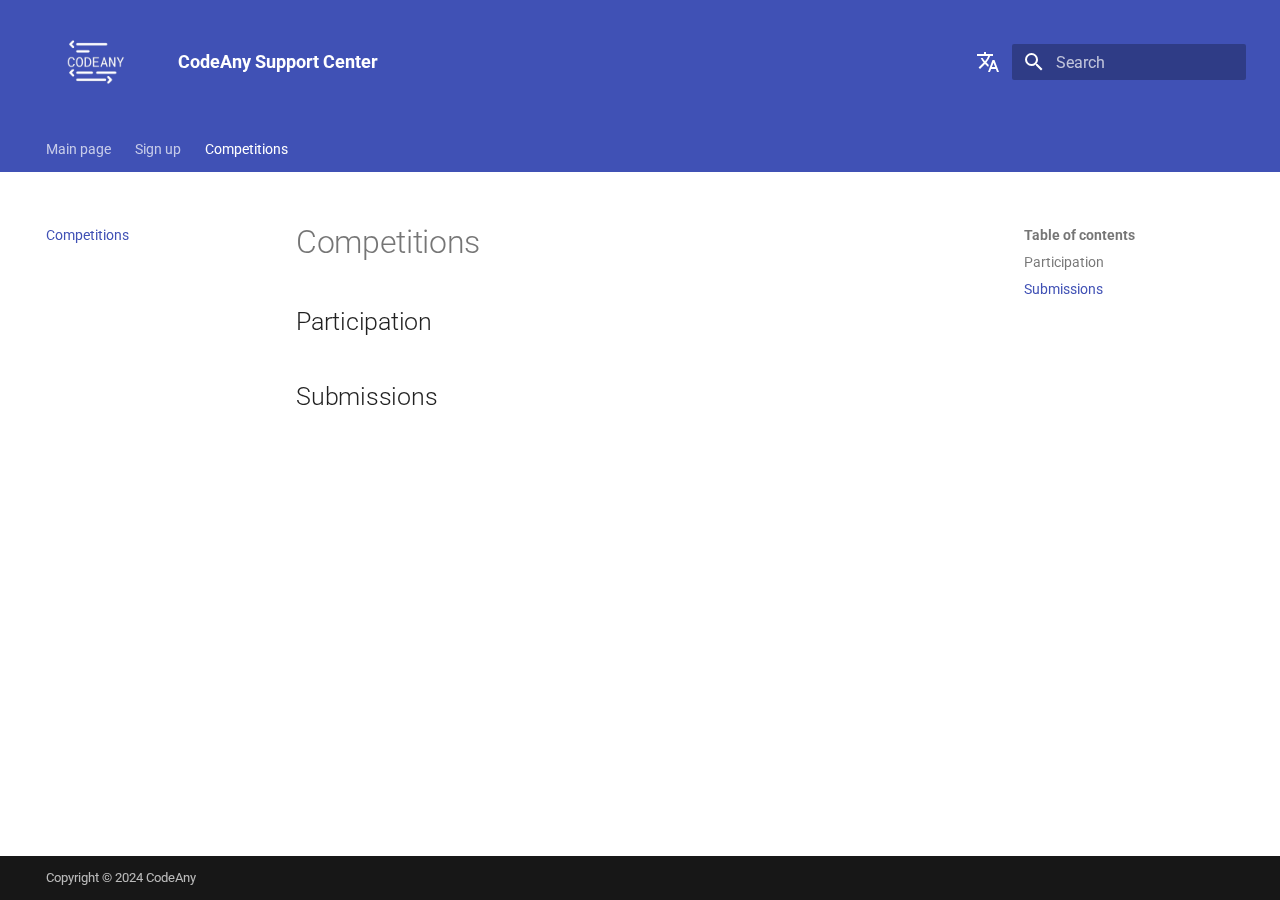
==== competitions/index.html @ 15d02aae "Deployed 134b7b5 with MkDocs version: 1.5.3" ====
<!doctype html>
<html lang="en" class="no-js">
  <head>
    
      <meta charset="utf-8">
      <meta name="viewport" content="width=device-width,initial-scale=1">
      
      
      
      
        <link rel="prev" href="../sign-up/">
      
      
      
      <link rel="icon" href="../assets/icon.png">
      <meta name="generator" content="mkdocs-1.5.3, mkdocs-material-9.5.11">
    
    
      
        <title>Competitions - CodeAny Support Center</title>
      
    
    
      <link rel="stylesheet" href="../assets/stylesheets/main.7e359304.min.css">
      
      


    
    
      
    
    
      
        
        
        <link rel="preconnect" href="https://fonts.gstatic.com" crossorigin>
        <link rel="stylesheet" href="https://fonts.googleapis.com/css?family=Roboto:300,300i,400,400i,700,700i%7CRoboto+Mono:400,400i,700,700i&display=fallback">
        <style>:root{--md-text-font:"Roboto";--md-code-font:"Roboto Mono"}</style>
      
    
    
      <link rel="stylesheet" href="../assets/css/main.css">
    
    <script>__md_scope=new URL("..",location),__md_hash=e=>[...e].reduce((e,_)=>(e<<5)-e+_.charCodeAt(0),0),__md_get=(e,_=localStorage,t=__md_scope)=>JSON.parse(_.getItem(t.pathname+"."+e)),__md_set=(e,_,t=localStorage,a=__md_scope)=>{try{t.setItem(a.pathname+"."+e,JSON.stringify(_))}catch(e){}}</script>
    
      

    
    
    
  </head>
  
  
    <body dir="ltr">
  
    
    <input class="md-toggle" data-md-toggle="drawer" type="checkbox" id="__drawer" autocomplete="off">
    <input class="md-toggle" data-md-toggle="search" type="checkbox" id="__search" autocomplete="off">
    <label class="md-overlay" for="__drawer"></label>
    <div data-md-component="skip">
      
        
        <a href="#participation" class="md-skip">
          Skip to content
        </a>
      
    </div>
    <div data-md-component="announce">
      
    </div>
    
    
      

<header class="md-header" data-md-component="header">
  <nav class="md-header__inner md-grid" aria-label="Header">
    <a href=".." title="CodeAny Support Center" class="md-header__button md-logo" aria-label="CodeAny Support Center" data-md-component="logo">
      
  <img src="../assets/logo-codeany.png" alt="logo">

    </a>
    <label class="md-header__button md-icon" for="__drawer">
      
      <svg xmlns="http://www.w3.org/2000/svg" viewBox="0 0 24 24"><path d="M3 6h18v2H3V6m0 5h18v2H3v-2m0 5h18v2H3v-2Z"/></svg>
    </label>
    <div class="md-header__title" data-md-component="header-title">
      <div class="md-header__ellipsis">
        <div class="md-header__topic">
          <span class="md-ellipsis">
            CodeAny Support Center
          </span>
        </div>
        <div class="md-header__topic" data-md-component="header-topic">
          <span class="md-ellipsis">
            
              Competitions
            
          </span>
        </div>
      </div>
    </div>
    
    
      <script>var media,input,key,value,palette=__md_get("__palette");if(palette&&palette.color){"(prefers-color-scheme)"===palette.color.media&&(media=matchMedia("(prefers-color-scheme: light)"),input=document.querySelector(media.matches?"[data-md-color-media='(prefers-color-scheme: light)']":"[data-md-color-media='(prefers-color-scheme: dark)']"),palette.color.media=input.getAttribute("data-md-color-media"),palette.color.scheme=input.getAttribute("data-md-color-scheme"),palette.color.primary=input.getAttribute("data-md-color-primary"),palette.color.accent=input.getAttribute("data-md-color-accent"));for([key,value]of Object.entries(palette.color))document.body.setAttribute("data-md-color-"+key,value)}</script>
    
    
      <div class="md-header__option">
  <div class="md-select">
    
    <button class="md-header__button md-icon" aria-label="Select language">
      <svg xmlns="http://www.w3.org/2000/svg" viewBox="0 0 24 24"><path d="m12.87 15.07-2.54-2.51.03-.03A17.52 17.52 0 0 0 14.07 6H17V4h-7V2H8v2H1v2h11.17C11.5 7.92 10.44 9.75 9 11.35 8.07 10.32 7.3 9.19 6.69 8h-2c.73 1.63 1.73 3.17 2.98 4.56l-5.09 5.02L4 19l5-5 3.11 3.11.76-2.04M18.5 10h-2L12 22h2l1.12-3h4.75L21 22h2l-4.5-12m-2.62 7 1.62-4.33L19.12 17h-3.24Z"/></svg>
    </button>
    <div class="md-select__inner">
      <ul class="md-select__list">
        
          <li class="md-select__item">
            <a href="./" hreflang="en" class="md-select__link">
              English
            </a>
          </li>
        
          <li class="md-select__item">
            <a href="../az/competitions/" hreflang="az" class="md-select__link">
              Azərbaycan dili
            </a>
          </li>
        
          <li class="md-select__item">
            <a href="../ru/competitions/" hreflang="ru" class="md-select__link">
              Русский язык
            </a>
          </li>
        
      </ul>
    </div>
  </div>
</div>
    
    
      <label class="md-header__button md-icon" for="__search">
        
        <svg xmlns="http://www.w3.org/2000/svg" viewBox="0 0 24 24"><path d="M9.5 3A6.5 6.5 0 0 1 16 9.5c0 1.61-.59 3.09-1.56 4.23l.27.27h.79l5 5-1.5 1.5-5-5v-.79l-.27-.27A6.516 6.516 0 0 1 9.5 16 6.5 6.5 0 0 1 3 9.5 6.5 6.5 0 0 1 9.5 3m0 2C7 5 5 7 5 9.5S7 14 9.5 14 14 12 14 9.5 12 5 9.5 5Z"/></svg>
      </label>
      <div class="md-search" data-md-component="search" role="dialog">
  <label class="md-search__overlay" for="__search"></label>
  <div class="md-search__inner" role="search">
    <form class="md-search__form" name="search">
      <input type="text" class="md-search__input" name="query" aria-label="Search" placeholder="Search" autocapitalize="off" autocorrect="off" autocomplete="off" spellcheck="false" data-md-component="search-query" required>
      <label class="md-search__icon md-icon" for="__search">
        
        <svg xmlns="http://www.w3.org/2000/svg" viewBox="0 0 24 24"><path d="M9.5 3A6.5 6.5 0 0 1 16 9.5c0 1.61-.59 3.09-1.56 4.23l.27.27h.79l5 5-1.5 1.5-5-5v-.79l-.27-.27A6.516 6.516 0 0 1 9.5 16 6.5 6.5 0 0 1 3 9.5 6.5 6.5 0 0 1 9.5 3m0 2C7 5 5 7 5 9.5S7 14 9.5 14 14 12 14 9.5 12 5 9.5 5Z"/></svg>
        
        <svg xmlns="http://www.w3.org/2000/svg" viewBox="0 0 24 24"><path d="M20 11v2H8l5.5 5.5-1.42 1.42L4.16 12l7.92-7.92L13.5 5.5 8 11h12Z"/></svg>
      </label>
      <nav class="md-search__options" aria-label="Search">
        
        <button type="reset" class="md-search__icon md-icon" title="Clear" aria-label="Clear" tabindex="-1">
          
          <svg xmlns="http://www.w3.org/2000/svg" viewBox="0 0 24 24"><path d="M19 6.41 17.59 5 12 10.59 6.41 5 5 6.41 10.59 12 5 17.59 6.41 19 12 13.41 17.59 19 19 17.59 13.41 12 19 6.41Z"/></svg>
        </button>
      </nav>
      
        <div class="md-search__suggest" data-md-component="search-suggest"></div>
      
    </form>
    <div class="md-search__output">
      <div class="md-search__scrollwrap" data-md-scrollfix>
        <div class="md-search-result" data-md-component="search-result">
          <div class="md-search-result__meta">
            Initializing search
          </div>
          <ol class="md-search-result__list" role="presentation"></ol>
        </div>
      </div>
    </div>
  </div>
</div>
    
    
  </nav>
  
</header>
    
    <div class="md-container" data-md-component="container">
      
      
        
          
            
<nav class="md-tabs" aria-label="Tabs" data-md-component="tabs">
  <div class="md-grid">
    <ul class="md-tabs__list">
      
        
  
  
  
    <li class="md-tabs__item">
      <a href=".." class="md-tabs__link">
        
  
    
  
  Main page

      </a>
    </li>
  

      
        
  
  
  
    <li class="md-tabs__item">
      <a href="../sign-up/" class="md-tabs__link">
        
  
    
  
  Sign up

      </a>
    </li>
  

      
        
  
  
    
  
  
    <li class="md-tabs__item md-tabs__item--active">
      <a href="./" class="md-tabs__link">
        
  
    
  
  Competitions

      </a>
    </li>
  

      
    </ul>
  </div>
</nav>
          
        
      
      <main class="md-main" data-md-component="main">
        <div class="md-main__inner md-grid">
          
            
              
              <div class="md-sidebar md-sidebar--primary" data-md-component="sidebar" data-md-type="navigation" >
                <div class="md-sidebar__scrollwrap">
                  <div class="md-sidebar__inner">
                    


  


<nav class="md-nav md-nav--primary md-nav--lifted" aria-label="Navigation" data-md-level="0">
  <label class="md-nav__title" for="__drawer">
    <a href=".." title="CodeAny Support Center" class="md-nav__button md-logo" aria-label="CodeAny Support Center" data-md-component="logo">
      
  <img src="../assets/logo-codeany.png" alt="logo">

    </a>
    CodeAny Support Center
  </label>
  
  <ul class="md-nav__list" data-md-scrollfix>
    
      
      
  
  
  
  
    <li class="md-nav__item">
      <a href=".." class="md-nav__link">
        
  
  <span class="md-ellipsis">
    Main page
  </span>
  

      </a>
    </li>
  

    
      
      
  
  
  
  
    <li class="md-nav__item">
      <a href="../sign-up/" class="md-nav__link">
        
  
  <span class="md-ellipsis">
    Sign up
  </span>
  

      </a>
    </li>
  

    
      
      
  
  
    
  
  
  
    <li class="md-nav__item md-nav__item--active">
      
      <input class="md-nav__toggle md-toggle" type="checkbox" id="__toc">
      
      
      
        <label class="md-nav__link md-nav__link--active" for="__toc">
          
  
  <span class="md-ellipsis">
    Competitions
  </span>
  

          <span class="md-nav__icon md-icon"></span>
        </label>
      
      <a href="./" class="md-nav__link md-nav__link--active">
        
  
  <span class="md-ellipsis">
    Competitions
  </span>
  

      </a>
      
        

<nav class="md-nav md-nav--secondary" aria-label="Table of contents">
  
  
  
  
    <label class="md-nav__title" for="__toc">
      <span class="md-nav__icon md-icon"></span>
      Table of contents
    </label>
    <ul class="md-nav__list" data-md-component="toc" data-md-scrollfix>
      
        <li class="md-nav__item">
  <a href="#participation" class="md-nav__link">
    <span class="md-ellipsis">
      Participation
    </span>
  </a>
  
</li>
      
        <li class="md-nav__item">
  <a href="#submissions" class="md-nav__link">
    <span class="md-ellipsis">
      Submissions
    </span>
  </a>
  
</li>
      
    </ul>
  
</nav>
      
    </li>
  

    
  </ul>
</nav>
                  </div>
                </div>
              </div>
            
            
              
              <div class="md-sidebar md-sidebar--secondary" data-md-component="sidebar" data-md-type="toc" >
                <div class="md-sidebar__scrollwrap">
                  <div class="md-sidebar__inner">
                    

<nav class="md-nav md-nav--secondary" aria-label="Table of contents">
  
  
  
  
    <label class="md-nav__title" for="__toc">
      <span class="md-nav__icon md-icon"></span>
      Table of contents
    </label>
    <ul class="md-nav__list" data-md-component="toc" data-md-scrollfix>
      
        <li class="md-nav__item">
  <a href="#participation" class="md-nav__link">
    <span class="md-ellipsis">
      Participation
    </span>
  </a>
  
</li>
      
        <li class="md-nav__item">
  <a href="#submissions" class="md-nav__link">
    <span class="md-ellipsis">
      Submissions
    </span>
  </a>
  
</li>
      
    </ul>
  
</nav>
                  </div>
                </div>
              </div>
            
          
          
            <div class="md-content" data-md-component="content">
              <article class="md-content__inner md-typeset">
                
                  


  <h1>Competitions</h1>

<h2 id="participation">Participation</h2>
<h2 id="submissions">Submissions</h2>












                
              </article>
            </div>
          
          
  <script>var tabs=__md_get("__tabs");if(Array.isArray(tabs))e:for(var set of document.querySelectorAll(".tabbed-set")){var tab,labels=set.querySelector(".tabbed-labels");for(tab of tabs)for(var label of labels.getElementsByTagName("label"))if(label.innerText.trim()===tab){var input=document.getElementById(label.htmlFor);input.checked=!0;continue e}}</script>

<script>var target=document.getElementById(location.hash.slice(1));target&&target.name&&(target.checked=target.name.startsWith("__tabbed_"))</script>
        </div>
        
      </main>
      
        <footer class="md-footer">
  
  <div class="md-footer-meta md-typeset">
    <div class="md-footer-meta__inner md-grid">
      <div class="md-copyright">
    
        <div class="md-copyright__highlight">
        Copyright © 2024 CodeAny
        </div>
    

    </div>
      
    </div>
  </div>
</footer>
      
    </div>
    <div class="md-dialog" data-md-component="dialog">
      <div class="md-dialog__inner md-typeset"></div>
    </div>
    
    
    <script id="__config" type="application/json">{"base": "..", "features": ["search.suggest", "search.highlight", "content.tabs.link", "content.code.copy", "content.code.select", "content.code.annotate", "navigation.tabs"], "search": "../assets/javascripts/workers/search.b8dbb3d2.min.js", "translations": {"clipboard.copied": "Copied to clipboard", "clipboard.copy": "Copy to clipboard", "search.result.more.one": "1 more on this page", "search.result.more.other": "# more on this page", "search.result.none": "No matching documents", "search.result.one": "1 matching document", "search.result.other": "# matching documents", "search.result.placeholder": "Type to start searching", "search.result.term.missing": "Missing", "select.version": "Select version"}}</script>
    
    
      <script src="../assets/javascripts/bundle.8fd75fb4.min.js"></script>
      
    
  </body>
</html>
---- assets/stylesheets/main.7e359304.min.css ----
@charset "UTF-8";html{-webkit-text-size-adjust:none;-moz-text-size-adjust:none;text-size-adjust:none;box-sizing:border-box}*,:after,:before{box-sizing:inherit}@media (prefers-reduced-motion){*,:after,:before{transition:none!important}}body{margin:0}a,button,input,label{-webkit-tap-highlight-color:transparent}a{color:inherit;text-decoration:none}hr{border:0;box-sizing:initial;display:block;height:.05rem;overflow:visible;padding:0}small{font-size:80%}sub,sup{line-height:1em}img{border-style:none}table{border-collapse:initial;border-spacing:0}td,th{font-weight:400;vertical-align:top}button{background:#0000;border:0;font-family:inherit;font-size:inherit;margin:0;padding:0}input{border:0;outline:none}:root{--md-primary-fg-color:#4051b5;--md-primary-fg-color--light:#5d6cc0;--md-primary-fg-color--dark:#303fa1;--md-primary-bg-color:#fff;--md-primary-bg-color--light:#ffffffb3;--md-accent-fg-color:#526cfe;--md-accent-fg-color--transparent:#526cfe1a;--md-accent-bg-color:#fff;--md-accent-bg-color--light:#ffffffb3}[data-md-color-scheme=default]{color-scheme:light}[data-md-color-scheme=default] img[src$="#gh-dark-mode-only"],[data-md-color-scheme=default] img[src$="#only-dark"]{display:none}:root,[data-md-color-scheme=default]{--md-hue:225deg;--md-default-fg-color:#000000de;--md-default-fg-color--light:#0000008a;--md-default-fg-color--lighter:#00000052;--md-default-fg-color--lightest:#00000012;--md-default-bg-color:#fff;--md-default-bg-color--light:#ffffffb3;--md-default-bg-color--lighter:#ffffff4d;--md-default-bg-color--lightest:#ffffff1f;--md-code-fg-color:#36464e;--md-code-bg-color:#f5f5f5;--md-code-hl-color:#4287ff;--md-code-hl-color--light:#4287ff1a;--md-code-hl-number-color:#d52a2a;--md-code-hl-special-color:#db1457;--md-code-hl-function-color:#a846b9;--md-code-hl-constant-color:#6e59d9;--md-code-hl-keyword-color:#3f6ec6;--md-code-hl-string-color:#1c7d4d;--md-code-hl-name-color:var(--md-code-fg-color);--md-code-hl-operator-color:var(--md-default-fg-color--light);--md-code-hl-punctuation-color:var(--md-default-fg-color--light);--md-code-hl-comment-color:var(--md-default-fg-color--light);--md-code-hl-generic-color:var(--md-default-fg-color--light);--md-code-hl-variable-color:var(--md-default-fg-color--light);--md-typeset-color:var(--md-default-fg-color);--md-typeset-a-color:var(--md-primary-fg-color);--md-typeset-del-color:#f5503d26;--md-typeset-ins-color:#0bd57026;--md-typeset-kbd-color:#fafafa;--md-typeset-kbd-accent-color:#fff;--md-typeset-kbd-border-color:#b8b8b8;--md-typeset-mark-color:#ffff0080;--md-typeset-table-color:#0000001f;--md-typeset-table-color--light:rgba(0,0,0,.035);--md-admonition-fg-color:var(--md-default-fg-color);--md-admonition-bg-color:var(--md-default-bg-color);--md-warning-fg-color:#000000de;--md-warning-bg-color:#ff9;--md-footer-fg-color:#fff;--md-footer-fg-color--light:#ffffffb3;--md-footer-fg-color--lighter:#ffffff73;--md-footer-bg-color:#000000de;--md-footer-bg-color--dark:#00000052;--md-shadow-z1:0 0.2rem 0.5rem #0000000d,0 0 0.05rem #0000001a;--md-shadow-z2:0 0.2rem 0.5rem #0000001a,0 0 0.05rem #00000040;--md-shadow-z3:0 0.2rem 0.5rem #0003,0 0 0.05rem #00000059}.md-icon svg{fill:currentcolor;display:block;height:1.2rem;width:1.2rem}body{-webkit-font-smoothing:antialiased;-moz-osx-font-smoothing:grayscale;--md-text-font-family:var(--md-text-font,_),-apple-system,BlinkMacSystemFont,Helvetica,Arial,sans-serif;--md-code-font-family:var(--md-code-font,_),SFMono-Regular,Consolas,Menlo,monospace}aside,body,input{font-feature-settings:"kern","liga";color:var(--md-typeset-color);font-family:var(--md-text-font-family)}code,kbd,pre{font-feature-settings:"kern";font-family:var(--md-code-font-family)}:root{--md-typeset-table-sort-icon:url('data:image/svg+xml;charset=utf-8,<svg xmlns="http://www.w3.org/2000/svg" viewBox="0 0 24 24"><path d="m18 21-4-4h3V7h-3l4-4 4 4h-3v10h3M2 19v-2h10v2M2 13v-2h7v2M2 7V5h4v2H2Z"/></svg>');--md-typeset-table-sort-icon--asc:url('data:image/svg+xml;charset=utf-8,<svg xmlns="http://www.w3.org/2000/svg" viewBox="0 0 24 24"><path d="M19 17h3l-4 4-4-4h3V3h2M2 17h10v2H2M6 5v2H2V5m0 6h7v2H2v-2Z"/></svg>');--md-typeset-table-sort-icon--desc:url('data:image/svg+xml;charset=utf-8,<svg xmlns="http://www.w3.org/2000/svg" viewBox="0 0 24 24"><path d="M19 7h3l-4-4-4 4h3v14h2M2 17h10v2H2M6 5v2H2V5m0 6h7v2H2v-2Z"/></svg>')}.md-typeset{-webkit-print-color-adjust:exact;color-adjust:exact;font-size:.8rem;line-height:1.6}@media print{.md-typeset{font-size:.68rem}}.md-typeset blockquote,.md-typeset dl,.md-typeset figure,.md-typeset ol,.md-typeset pre,.md-typeset ul{margin-bottom:1em;margin-top:1em}.md-typeset h1{color:var(--md-default-fg-color--light);font-size:2em;line-height:1.3;margin:0 0 1.25em}.md-typeset h1,.md-typeset h2{font-weight:300;letter-spacing:-.01em}.md-typeset h2{font-size:1.5625em;line-height:1.4;margin:1.6em 0 .64em}.md-typeset h3{font-size:1.25em;font-weight:400;letter-spacing:-.01em;line-height:1.5;margin:1.6em 0 .8em}.md-typeset h2+h3{margin-top:.8em}.md-typeset h4{font-weight:700;letter-spacing:-.01em;margin:1em 0}.md-typeset h5,.md-typeset h6{color:var(--md-default-fg-color--light);font-size:.8em;font-weight:700;letter-spacing:-.01em;margin:1.25em 0}.md-typeset h5{text-transform:uppercase}.md-typeset hr{border-bottom:.05rem solid var(--md-default-fg-color--lightest);display:flow-root;margin:1.5em 0}.md-typeset a{color:var(--md-typeset-a-color);word-break:break-word}.md-typeset a,.md-typeset a:before{transition:color 125ms}.md-typeset a:focus,.md-typeset a:hover{color:var(--md-accent-fg-color)}.md-typeset a:focus code,.md-typeset a:hover code{background-color:var(--md-accent-fg-color--transparent)}.md-typeset a code{color:currentcolor;transition:background-color 125ms}.md-typeset a.focus-visible{outline-color:var(--md-accent-fg-color);outline-offset:.2rem}.md-typeset code,.md-typeset kbd,.md-typeset pre{color:var(--md-code-fg-color);direction:ltr;font-variant-ligatures:none}@media print{.md-typeset code,.md-typeset kbd,.md-typeset pre{white-space:pre-wrap}}.md-typeset code{background-color:var(--md-code-bg-color);border-radius:.1rem;-webkit-box-decoration-break:clone;box-decoration-break:clone;font-size:.85em;padding:0 .2941176471em;word-break:break-word}.md-typeset code:not(.focus-visible){-webkit-tap-highlight-color:transparent;outline:none}.md-typeset pre{display:flow-root;line-height:1.4;position:relative}.md-typeset pre>code{-webkit-box-decoration-break:slice;box-decoration-break:slice;box-shadow:none;display:block;margin:0;outline-color:var(--md-accent-fg-color);overflow:auto;padding:.7720588235em 1.1764705882em;scrollbar-color:var(--md-default-fg-color--lighter) #0000;scrollbar-width:thin;touch-action:auto;word-break:normal}.md-typeset pre>code:hover{scrollbar-color:var(--md-accent-fg-color) #0000}.md-typeset pre>code::-webkit-scrollbar{height:.2rem;width:.2rem}.md-typeset pre>code::-webkit-scrollbar-thumb{background-color:var(--md-default-fg-color--lighter)}.md-typeset pre>code::-webkit-scrollbar-thumb:hover{background-color:var(--md-accent-fg-color)}.md-typeset kbd{background-color:var(--md-typeset-kbd-color);border-radius:.1rem;box-shadow:0 .1rem 0 .05rem var(--md-typeset-kbd-border-color),0 .1rem 0 var(--md-typeset-kbd-border-color),0 -.1rem .2rem var(--md-typeset-kbd-accent-color) inset;color:var(--md-default-fg-color);display:inline-block;font-size:.75em;padding:0 .6666666667em;vertical-align:text-top;word-break:break-word}.md-typeset mark{background-color:var(--md-typeset-mark-color);-webkit-box-decoration-break:clone;box-decoration-break:clone;color:inherit;word-break:break-word}.md-typeset abbr{border-bottom:.05rem dotted var(--md-default-fg-color--light);cursor:help;text-decoration:none}.md-typeset small{opacity:.75}[dir=ltr] .md-typeset sub,[dir=ltr] .md-typeset sup{margin-left:.078125em}[dir=rtl] .md-typeset sub,[dir=rtl] .md-typeset sup{margin-right:.078125em}[dir=ltr] .md-typeset blockquote{padding-left:.6rem}[dir=rtl] .md-typeset blockquote{padding-right:.6rem}[dir=ltr] .md-typeset blockquote{border-left:.2rem solid var(--md-default-fg-color--lighter)}[dir=rtl] .md-typeset blockquote{border-right:.2rem solid var(--md-default-fg-color--lighter)}.md-typeset blockquote{color:var(--md-default-fg-color--light);margin-left:0;margin-right:0}.md-typeset ul{list-style-type:disc}[dir=ltr] .md-typeset ol,[dir=ltr] .md-typeset ul{margin-left:.625em}[dir=rtl] .md-typeset ol,[dir=rtl] .md-typeset ul{margin-right:.625em}.md-typeset ol,.md-typeset ul{padding:0}.md-typeset ol:not([hidden]),.md-typeset ul:not([hidden]){display:flow-root}.md-typeset ol ol,.md-typeset ul ol{list-style-type:lower-alpha}.md-typeset ol ol ol,.md-typeset ul ol ol{list-style-type:lower-roman}[dir=ltr] .md-typeset ol li,[dir=ltr] .md-typeset ul li{margin-left:1.25em}[dir=rtl] .md-typeset ol li,[dir=rtl] .md-typeset ul li{margin-right:1.25em}.md-typeset ol li,.md-typeset ul li{margin-bottom:.5em}.md-typeset ol li blockquote,.md-typeset ol li p,.md-typeset ul li blockquote,.md-typeset ul li p{margin:.5em 0}.md-typeset ol li:last-child,.md-typeset ul li:last-child{margin-bottom:0}[dir=ltr] .md-typeset ol li ol,[dir=ltr] .md-typeset ol li ul,[dir=ltr] .md-typeset ul li ol,[dir=ltr] .md-typeset ul li ul{margin-left:.625em}[dir=rtl] .md-typeset ol li ol,[dir=rtl] .md-typeset ol li ul,[dir=rtl] .md-typeset ul li ol,[dir=rtl] .md-typeset ul li ul{margin-right:.625em}.md-typeset ol li ol,.md-typeset ol li ul,.md-typeset ul li ol,.md-typeset ul li ul{margin-bottom:.5em;margin-top:.5em}[dir=ltr] .md-typeset dd{margin-left:1.875em}[dir=rtl] .md-typeset dd{margin-right:1.875em}.md-typeset dd{margin-bottom:1.5em;margin-top:1em}.md-typeset img,.md-typeset svg,.md-typeset video{height:auto;max-width:100%}.md-typeset img[align=left]{margin:1em 1em 1em 0}.md-typeset img[align=right]{margin:1em 0 1em 1em}.md-typeset img[align]:only-child{margin-top:0}.md-typeset figure{display:flow-root;margin:1em auto;max-width:100%;text-align:center;width:-webkit-fit-content;width:-moz-fit-content;width:fit-content}.md-typeset figure img{display:block;margin:0 auto}.md-typeset figcaption{font-style:italic;margin:1em auto;max-width:24rem}.md-typeset iframe{max-width:100%}.md-typeset table:not([class]){background-color:var(--md-default-bg-color);border:.05rem solid var(--md-typeset-table-color);border-radius:.1rem;display:inline-block;font-size:.64rem;max-width:100%;overflow:auto;touch-action:auto}@media print{.md-typeset table:not([class]){display:table}}.md-typeset table:not([class])+*{margin-top:1.5em}.md-typeset table:not([class]) td>:first-child,.md-typeset table:not([class]) th>:first-child{margin-top:0}.md-typeset table:not([class]) td>:last-child,.md-typeset table:not([class]) th>:last-child{margin-bottom:0}.md-typeset table:not([class]) td:not([align]),.md-typeset table:not([class]) th:not([align]){text-align:left}[dir=rtl] .md-typeset table:not([class]) td:not([align]),[dir=rtl] .md-typeset table:not([class]) th:not([align]){text-align:right}.md-typeset table:not([class]) th{font-weight:700;min-width:5rem;padding:.9375em 1.25em;vertical-align:top}.md-typeset table:not([class]) td{border-top:.05rem solid var(--md-typeset-table-color);padding:.9375em 1.25em;vertical-align:top}.md-typeset table:not([class]) tbody tr{transition:background-color 125ms}.md-typeset table:not([class]) tbody tr:hover{background-color:var(--md-typeset-table-color--light);box-shadow:0 .05rem 0 var(--md-default-bg-color) inset}.md-typeset table:not([class]) a{word-break:normal}.md-typeset table th[role=columnheader]{cursor:pointer}[dir=ltr] .md-typeset table th[role=columnheader]:after{margin-left:.5em}[dir=rtl] .md-typeset table th[role=columnheader]:after{margin-right:.5em}.md-typeset table th[role=columnheader]:after{content:"";display:inline-block;height:1.2em;-webkit-mask-image:var(--md-typeset-table-sort-icon);mask-image:var(--md-typeset-table-sort-icon);-webkit-mask-repeat:no-repeat;mask-repeat:no-repeat;-webkit-mask-size:contain;mask-size:contain;transition:background-color 125ms;vertical-align:text-bottom;width:1.2em}.md-typeset table th[role=columnheader]:hover:after{background-color:var(--md-default-fg-color--lighter)}.md-typeset table th[role=columnheader][aria-sort=ascending]:after{background-color:var(--md-default-fg-color--light);-webkit-mask-image:var(--md-typeset-table-sort-icon--asc);mask-image:var(--md-typeset-table-sort-icon--asc)}.md-typeset table th[role=columnheader][aria-sort=descending]:after{background-color:var(--md-default-fg-color--light);-webkit-mask-image:var(--md-typeset-table-sort-icon--desc);mask-image:var(--md-typeset-table-sort-icon--desc)}.md-typeset__scrollwrap{margin:1em -.8rem;overflow-x:auto;touch-action:auto}.md-typeset__table{display:inline-block;margin-bottom:.5em;padding:0 .8rem}@media print{.md-typeset__table{display:block}}html .md-typeset__table table{display:table;margin:0;overflow:hidden;width:100%}@media screen and (max-width:44.984375em){.md-content__inner>pre{margin:1em -.8rem}.md-content__inner>pre code{border-radius:0}}.md-typeset .md-author{border-radius:100%;display:block;flex-shrink:0;height:1.6rem;overflow:hidden;position:relative;transition:color 125ms,transform 125ms;width:1.6rem}.md-typeset .md-author img{display:block}.md-typeset .md-author--more{background:var(--md-default-fg-color--lightest);color:var(--md-default-fg-color--lighter);font-size:.6rem;font-weight:700;line-height:1.6rem;text-align:center}.md-typeset .md-author--long{height:2.4rem;width:2.4rem}.md-typeset a.md-author{transform:scale(1)}.md-typeset a.md-author img{filter:grayscale(100%) opacity(75%);transition:filter 125ms}.md-typeset a.md-author:focus,.md-typeset a.md-author:hover{transform:scale(1.1);z-index:1}.md-typeset a.md-author:focus img,.md-typeset a.md-author:hover img{filter:grayscale(0)}.md-banner{background-color:var(--md-footer-bg-color);color:var(--md-footer-fg-color);overflow:auto}@media print{.md-banner{display:none}}.md-banner--warning{background-color:var(--md-warning-bg-color);color:var(--md-warning-fg-color)}.md-banner__inner{font-size:.7rem;margin:.6rem auto;padding:0 .8rem}[dir=ltr] .md-banner__button{float:right}[dir=rtl] .md-banner__button{float:left}.md-banner__button{color:inherit;cursor:pointer;transition:opacity .25s}.no-js .md-banner__button{display:none}.md-banner__button:hover{opacity:.7}html{font-size:125%;height:100%;overflow-x:hidden}@media screen and (min-width:100em){html{font-size:137.5%}}@media screen and (min-width:125em){html{font-size:150%}}body{background-color:var(--md-default-bg-color);display:flex;flex-direction:column;font-size:.5rem;min-height:100%;position:relative;width:100%}@media print{body{display:block}}@media screen and (max-width:59.984375em){body[data-md-scrolllock]{position:fixed}}.md-grid{margin-left:auto;margin-right:auto;max-width:61rem}.md-container{display:flex;flex-direction:column;flex-grow:1}@media print{.md-container{display:block}}.md-main{flex-grow:1}.md-main__inner{display:flex;height:100%;margin-top:1.5rem}.md-ellipsis{overflow:hidden;text-overflow:ellipsis}.md-toggle{display:none}.md-option{height:0;opacity:0;position:absolute;width:0}.md-option:checked+label:not([hidden]){display:block}.md-option.focus-visible+label{outline-color:var(--md-accent-fg-color);outline-style:auto}.md-skip{background-color:var(--md-default-fg-color);border-radius:.1rem;color:var(--md-default-bg-color);font-size:.64rem;margin:.5rem;opacity:0;outline-color:var(--md-accent-fg-color);padding:.3rem .5rem;position:fixed;transform:translateY(.4rem);z-index:-1}.md-skip:focus{opacity:1;transform:translateY(0);transition:transform .25s cubic-bezier(.4,0,.2,1),opacity 175ms 75ms;z-index:10}@page{margin:25mm}:root{--md-clipboard-icon:url('data:image/svg+xml;charset=utf-8,<svg xmlns="http://www.w3.org/2000/svg" viewBox="0 0 24 24"><path d="M19 21H8V7h11m0-2H8a2 2 0 0 0-2 2v14a2 2 0 0 0 2 2h11a2 2 0 0 0 2-2V7a2 2 0 0 0-2-2m-3-4H4a2 2 0 0 0-2 2v14h2V3h12V1Z"/></svg>')}.md-clipboard{border-radius:.1rem;color:var(--md-default-fg-color--lightest);cursor:pointer;height:1.5em;outline-color:var(--md-accent-fg-color);outline-offset:.1rem;position:absolute;right:.5em;top:.5em;transition:color .25s;width:1.5em;z-index:1}@media print{.md-clipboard{display:none}}.md-clipboard:not(.focus-visible){-webkit-tap-highlight-color:transparent;outline:none}:hover>.md-clipboard{color:var(--md-default-fg-color--light)}.md-clipboard:focus,.md-clipboard:hover{color:var(--md-accent-fg-color)}.md-clipboard:after{background-color:currentcolor;content:"";display:block;height:1.125em;margin:0 auto;-webkit-mask-image:var(--md-clipboard-icon);mask-image:var(--md-clipboard-icon);-webkit-mask-position:center;mask-position:center;-webkit-mask-repeat:no-repeat;mask-repeat:no-repeat;-webkit-mask-size:contain;mask-size:contain;width:1.125em}.md-clipboard--inline{cursor:pointer}.md-clipboard--inline code{transition:color .25s,background-color .25s}.md-clipboard--inline:focus code,.md-clipboard--inline:hover code{background-color:var(--md-accent-fg-color--transparent);color:var(--md-accent-fg-color)}@keyframes consent{0%{opacity:0;transform:translateY(100%)}to{opacity:1;transform:translateY(0)}}@keyframes overlay{0%{opacity:0}to{opacity:1}}.md-consent__overlay{animation:overlay .25s both;-webkit-backdrop-filter:blur(.1rem);backdrop-filter:blur(.1rem);background-color:#0000008a;height:100%;opacity:1;position:fixed;top:0;width:100%;z-index:5}.md-consent__inner{animation:consent .5s cubic-bezier(.1,.7,.1,1) both;background-color:var(--md-default-bg-color);border:0;border-radius:.1rem;bottom:0;box-shadow:0 0 .2rem #0000001a,0 .2rem .4rem #0003;max-height:100%;overflow:auto;padding:0;position:fixed;width:100%;z-index:5}.md-consent__form{padding:.8rem}.md-consent__settings{display:none;margin:1em 0}input:checked+.md-consent__settings{display:block}.md-consent__controls{margin-bottom:.8rem}.md-typeset .md-consent__controls .md-button{display:inline}@media screen and (max-width:44.984375em){.md-typeset .md-consent__controls .md-button{display:block;margin-top:.4rem;text-align:center;width:100%}}.md-consent label{cursor:pointer}.md-content{flex-grow:1;min-width:0}.md-content__inner{margin:0 .8rem 1.2rem;padding-top:.6rem}@media screen and (min-width:76.25em){[dir=ltr] .md-sidebar--primary:not([hidden])~.md-content>.md-content__inner{margin-left:1.2rem}[dir=ltr] .md-sidebar--secondary:not([hidden])~.md-content>.md-content__inner,[dir=rtl] .md-sidebar--primary:not([hidden])~.md-content>.md-content__inner{margin-right:1.2rem}[dir=rtl] .md-sidebar--secondary:not([hidden])~.md-content>.md-content__inner{margin-left:1.2rem}}.md-content__inner:before{content:"";display:block;height:.4rem}.md-content__inner>:last-child{margin-bottom:0}[dir=ltr] .md-content__button{float:right}[dir=rtl] .md-content__button{float:left}[dir=ltr] .md-content__button{margin-left:.4rem}[dir=rtl] .md-content__button{margin-right:.4rem}.md-content__button{margin:.4rem 0;padding:0}@media print{.md-content__button{display:none}}.md-typeset .md-content__button{color:var(--md-default-fg-color--lighter)}.md-content__button svg{display:inline;vertical-align:top}[dir=rtl] .md-content__button svg{transform:scaleX(-1)}[dir=ltr] .md-dialog{right:.8rem}[dir=rtl] .md-dialog{left:.8rem}.md-dialog{background-color:var(--md-default-fg-color);border-radius:.1rem;bottom:.8rem;box-shadow:var(--md-shadow-z3);min-width:11.1rem;opacity:0;padding:.4rem .6rem;pointer-events:none;position:fixed;transform:translateY(100%);transition:transform 0ms .4s,opacity .4s;z-index:4}@media print{.md-dialog{display:none}}.md-dialog--active{opacity:1;pointer-events:auto;transform:translateY(0);transition:transform .4s cubic-bezier(.075,.85,.175,1),opacity .4s}.md-dialog__inner{color:var(--md-default-bg-color);font-size:.7rem}.md-feedback{margin:2em 0 1em;text-align:center}.md-feedback fieldset{border:none;margin:0;padding:0}.md-feedback__title{font-weight:700;margin:1em auto}.md-feedback__inner{position:relative}.md-feedback__list{display:flex;flex-wrap:wrap;place-content:baseline center;position:relative}.md-feedback__list:hover .md-icon:not(:disabled){color:var(--md-default-fg-color--lighter)}:disabled .md-feedback__list{min-height:1.8rem}.md-feedback__icon{color:var(--md-default-fg-color--light);cursor:pointer;flex-shrink:0;margin:0 .1rem;transition:color 125ms}.md-feedback__icon:not(:disabled).md-icon:hover{color:var(--md-accent-fg-color)}.md-feedback__icon:disabled{color:var(--md-default-fg-color--lightest);pointer-events:none}.md-feedback__note{opacity:0;position:relative;transform:translateY(.4rem);transition:transform .4s cubic-bezier(.1,.7,.1,1),opacity .15s}.md-feedback__note>*{margin:0 auto;max-width:16rem}:disabled .md-feedback__note{opacity:1;transform:translateY(0)}.md-footer{background-color:var(--md-footer-bg-color);color:var(--md-footer-fg-color)}@media print{.md-footer{display:none}}.md-footer__inner{justify-content:space-between;overflow:auto;padding:.2rem}.md-footer__inner:not([hidden]){display:flex}.md-footer__link{align-items:end;display:flex;flex-grow:0.01;margin-bottom:.4rem;margin-top:1rem;max-width:100%;outline-color:var(--md-accent-fg-color);overflow:hidden;transition:opacity .25s}.md-footer__link:focus,.md-footer__link:hover{opacity:.7}[dir=rtl] .md-footer__link svg{transform:scaleX(-1)}@media screen and (max-width:44.984375em){.md-footer__link--prev{flex-shrink:0}.md-footer__link--prev .md-footer__title{display:none}}[dir=ltr] .md-footer__link--next{margin-left:auto}[dir=rtl] .md-footer__link--next{margin-right:auto}.md-footer__link--next{text-align:right}[dir=rtl] .md-footer__link--next{text-align:left}.md-footer__title{flex-grow:1;font-size:.9rem;margin-bottom:.7rem;max-width:calc(100% - 2.4rem);padding:0 1rem;white-space:nowrap}.md-footer__button{margin:.2rem;padding:.4rem}.md-footer__direction{font-size:.64rem;opacity:.7}.md-footer-meta{background-color:var(--md-footer-bg-color--dark)}.md-footer-meta__inner{display:flex;flex-wrap:wrap;justify-content:space-between;padding:.2rem}html .md-footer-meta.md-typeset a{color:var(--md-footer-fg-color--light)}html .md-footer-meta.md-typeset a:focus,html .md-footer-meta.md-typeset a:hover{color:var(--md-footer-fg-color)}.md-copyright{color:var(--md-footer-fg-color--lighter);font-size:.64rem;margin:auto .6rem;padding:.4rem 0;width:100%}@media screen and (min-width:45em){.md-copyright{width:auto}}.md-copyright__highlight{color:var(--md-footer-fg-color--light)}.md-social{display:inline-flex;gap:.2rem;margin:0 .4rem;padding:.2rem 0 .6rem}@media screen and (min-width:45em){.md-social{padding:.6rem 0}}.md-social__link{display:inline-block;height:1.6rem;text-align:center;width:1.6rem}.md-social__link:before{line-height:1.9}.md-social__link svg{fill:currentcolor;max-height:.8rem;vertical-align:-25%}.md-typeset .md-button{border:.1rem solid;border-radius:.1rem;color:var(--md-primary-fg-color);cursor:pointer;display:inline-block;font-weight:700;padding:.625em 2em;transition:color 125ms,background-color 125ms,border-color 125ms}.md-typeset .md-button--primary{background-color:var(--md-primary-fg-color);border-color:var(--md-primary-fg-color);color:var(--md-primary-bg-color)}.md-typeset .md-button:focus,.md-typeset .md-button:hover{background-color:var(--md-accent-fg-color);border-color:var(--md-accent-fg-color);color:var(--md-accent-bg-color)}[dir=ltr] .md-typeset .md-input{border-top-left-radius:.1rem}[dir=ltr] .md-typeset .md-input,[dir=rtl] .md-typeset .md-input{border-top-right-radius:.1rem}[dir=rtl] .md-typeset .md-input{border-top-left-radius:.1rem}.md-typeset .md-input{border-bottom:.1rem solid var(--md-default-fg-color--lighter);box-shadow:var(--md-shadow-z1);font-size:.8rem;height:1.8rem;padding:0 .6rem;transition:border .25s,box-shadow .25s}.md-typeset .md-input:focus,.md-typeset .md-input:hover{border-bottom-color:var(--md-accent-fg-color);box-shadow:var(--md-shadow-z2)}.md-typeset .md-input--stretch{width:100%}.md-header{background-color:var(--md-primary-fg-color);box-shadow:0 0 .2rem #0000,0 .2rem .4rem #0000;color:var(--md-primary-bg-color);display:block;left:0;position:sticky;right:0;top:0;z-index:4}@media print{.md-header{display:none}}.md-header[hidden]{transform:translateY(-100%);transition:transform .25s cubic-bezier(.8,0,.6,1),box-shadow .25s}.md-header--shadow{box-shadow:0 0 .2rem #0000001a,0 .2rem .4rem #0003;transition:transform .25s cubic-bezier(.1,.7,.1,1),box-shadow .25s}.md-header__inner{align-items:center;display:flex;padding:0 .2rem}.md-header__button{color:currentcolor;cursor:pointer;margin:.2rem;outline-color:var(--md-accent-fg-color);padding:.4rem;position:relative;transition:opacity .25s;vertical-align:middle;z-index:1}.md-header__button:hover{opacity:.7}.md-header__button:not([hidden]){display:inline-block}.md-header__button:not(.focus-visible){-webkit-tap-highlight-color:transparent;outline:none}.md-header__button.md-logo{margin:.2rem;padding:.4rem}@media screen and (max-width:76.234375em){.md-header__button.md-logo{display:none}}.md-header__button.md-logo img,.md-header__button.md-logo svg{fill:currentcolor;display:block;height:1.2rem;width:auto}@media screen and (min-width:60em){.md-header__button[for=__search]{display:none}}.no-js .md-header__button[for=__search]{display:none}[dir=rtl] .md-header__button[for=__search] svg{transform:scaleX(-1)}@media screen and (min-width:76.25em){.md-header__button[for=__drawer]{display:none}}.md-header__topic{display:flex;max-width:100%;position:absolute;transition:transform .4s cubic-bezier(.1,.7,.1,1),opacity .15s;white-space:nowrap}.md-header__topic+.md-header__topic{opacity:0;pointer-events:none;transform:translateX(1.25rem);transition:transform .4s cubic-bezier(1,.7,.1,.1),opacity .15s;z-index:-1}[dir=rtl] .md-header__topic+.md-header__topic{transform:translateX(-1.25rem)}.md-header__topic:first-child{font-weight:700}[dir=ltr] .md-header__title{margin-left:1rem;margin-right:.4rem}[dir=rtl] .md-header__title{margin-left:.4rem;margin-right:1rem}.md-header__title{flex-grow:1;font-size:.9rem;height:2.4rem;line-height:2.4rem}.md-header__title--active .md-header__topic{opacity:0;pointer-events:none;transform:translateX(-1.25rem);transition:transform .4s cubic-bezier(1,.7,.1,.1),opacity .15s;z-index:-1}[dir=rtl] .md-header__title--active .md-header__topic{transform:translateX(1.25rem)}.md-header__title--active .md-header__topic+.md-header__topic{opacity:1;pointer-events:auto;transform:translateX(0);transition:transform .4s cubic-bezier(.1,.7,.1,1),opacity .15s;z-index:0}.md-header__title>.md-header__ellipsis{height:100%;position:relative;width:100%}.md-header__option{display:flex;flex-shrink:0;max-width:100%;transition:max-width 0ms .25s,opacity .25s .25s;white-space:nowrap}[data-md-toggle=search]:checked~.md-header .md-header__option{max-width:0;opacity:0;transition:max-width 0ms,opacity 0ms}.md-header__option>input{bottom:0}.md-header__source{display:none}@media screen and (min-width:60em){[dir=ltr] .md-header__source{margin-left:1rem}[dir=rtl] .md-header__source{margin-right:1rem}.md-header__source{display:block;max-width:11.7rem;width:11.7rem}}@media screen and (min-width:76.25em){[dir=ltr] .md-header__source{margin-left:1.4rem}[dir=rtl] .md-header__source{margin-right:1.4rem}}.md-meta{color:var(--md-default-fg-color--light);font-size:.7rem;line-height:1.3}.md-meta__list{display:inline-flex;flex-wrap:wrap;list-style:none;margin:0;padding:0}.md-meta__item:not(:last-child):after{content:"·";margin-left:.2rem;margin-right:.2rem}.md-meta__link{color:var(--md-typeset-a-color)}.md-meta__link:focus,.md-meta__link:hover{color:var(--md-accent-fg-color)}.md-draft{background-color:#ff1744;border-radius:.125em;color:#fff;display:inline-block;font-weight:700;padding-left:.5714285714em;padding-right:.5714285714em}:root{--md-nav-icon--prev:url('data:image/svg+xml;charset=utf-8,<svg xmlns="http://www.w3.org/2000/svg" viewBox="0 0 24 24"><path d="M20 11v2H8l5.5 5.5-1.42 1.42L4.16 12l7.92-7.92L13.5 5.5 8 11h12Z"/></svg>');--md-nav-icon--next:url('data:image/svg+xml;charset=utf-8,<svg xmlns="http://www.w3.org/2000/svg" viewBox="0 0 24 24"><path d="M8.59 16.58 13.17 12 8.59 7.41 10 6l6 6-6 6-1.41-1.42Z"/></svg>');--md-toc-icon:url('data:image/svg+xml;charset=utf-8,<svg xmlns="http://www.w3.org/2000/svg" viewBox="0 0 24 24"><path d="M3 9h14V7H3v2m0 4h14v-2H3v2m0 4h14v-2H3v2m16 0h2v-2h-2v2m0-10v2h2V7h-2m0 6h2v-2h-2v2Z"/></svg>')}.md-nav{font-size:.7rem;line-height:1.3}.md-nav__title{color:var(--md-default-fg-color--light);display:block;font-weight:700;overflow:hidden;padding:0 .6rem;text-overflow:ellipsis}.md-nav__title .md-nav__button{display:none}.md-nav__title .md-nav__button img{height:100%;width:auto}.md-nav__title .md-nav__button.md-logo img,.md-nav__title .md-nav__button.md-logo svg{fill:currentcolor;display:block;height:2.4rem;max-width:100%;object-fit:contain;width:auto}.md-nav__list{list-style:none;margin:0;padding:0}.md-nav__link{align-items:flex-start;display:flex;gap:.4rem;margin-top:.625em;scroll-snap-align:start;transition:color 125ms}.md-nav__link--passed{color:var(--md-default-fg-color--light)}.md-nav__item .md-nav__link--active,.md-nav__item .md-nav__link--active code{color:var(--md-typeset-a-color)}.md-nav__link .md-ellipsis{position:relative}[dir=ltr] .md-nav__link .md-icon:last-child{margin-left:auto}[dir=rtl] .md-nav__link .md-icon:last-child{margin-right:auto}.md-nav__link svg{fill:currentcolor;flex-shrink:0;height:1.3em}.md-nav__link[for]:focus,.md-nav__link[for]:hover,.md-nav__link[href]:focus,.md-nav__link[href]:hover{color:var(--md-accent-fg-color);cursor:pointer}.md-nav__link.focus-visible{outline-color:var(--md-accent-fg-color);outline-offset:.2rem}.md-nav--primary .md-nav__link[for=__toc]{display:none}.md-nav--primary .md-nav__link[for=__toc] .md-icon:after{background-color:currentcolor;display:block;height:100%;-webkit-mask-image:var(--md-toc-icon);mask-image:var(--md-toc-icon);width:100%}.md-nav--primary .md-nav__link[for=__toc]~.md-nav{display:none}.md-nav__container>.md-nav__link{margin-top:0}.md-nav__container>.md-nav__link:first-child{flex-grow:1;min-width:0}.md-nav__icon{flex-shrink:0}.md-nav__source{display:none}@media screen and (max-width:76.234375em){.md-nav--primary,.md-nav--primary .md-nav{background-color:var(--md-default-bg-color);display:flex;flex-direction:column;height:100%;left:0;position:absolute;right:0;top:0;z-index:1}.md-nav--primary .md-nav__item,.md-nav--primary .md-nav__title{font-size:.8rem;line-height:1.5}.md-nav--primary .md-nav__title{background-color:var(--md-default-fg-color--lightest);color:var(--md-default-fg-color--light);cursor:pointer;height:5.6rem;line-height:2.4rem;padding:3rem .8rem .2rem;position:relative;white-space:nowrap}[dir=ltr] .md-nav--primary .md-nav__title .md-nav__icon{left:.4rem}[dir=rtl] .md-nav--primary .md-nav__title .md-nav__icon{right:.4rem}.md-nav--primary .md-nav__title .md-nav__icon{display:block;height:1.2rem;margin:.2rem;position:absolute;top:.4rem;width:1.2rem}.md-nav--primary .md-nav__title .md-nav__icon:after{background-color:currentcolor;content:"";display:block;height:100%;-webkit-mask-image:var(--md-nav-icon--prev);mask-image:var(--md-nav-icon--prev);-webkit-mask-position:center;mask-position:center;-webkit-mask-repeat:no-repeat;mask-repeat:no-repeat;-webkit-mask-size:contain;mask-size:contain;width:100%}.md-nav--primary .md-nav__title~.md-nav__list{background-color:var(--md-default-bg-color);box-shadow:0 .05rem 0 var(--md-default-fg-color--lightest) inset;overflow-y:auto;scroll-snap-type:y mandatory;touch-action:pan-y}.md-nav--primary .md-nav__title~.md-nav__list>:first-child{border-top:0}.md-nav--primary .md-nav__title[for=__drawer]{background-color:var(--md-primary-fg-color);color:var(--md-primary-bg-color);font-weight:700}.md-nav--primary .md-nav__title .md-logo{display:block;left:.2rem;margin:.2rem;padding:.4rem;position:absolute;right:.2rem;top:.2rem}.md-nav--primary .md-nav__list{flex:1}.md-nav--primary .md-nav__item{border-top:.05rem solid var(--md-default-fg-color--lightest)}.md-nav--primary .md-nav__item--active>.md-nav__link{color:var(--md-typeset-a-color)}.md-nav--primary .md-nav__item--active>.md-nav__link:focus,.md-nav--primary .md-nav__item--active>.md-nav__link:hover{color:var(--md-accent-fg-color)}.md-nav--primary .md-nav__link{margin-top:0;padding:.6rem .8rem}.md-nav--primary .md-nav__link svg{margin-top:.1em}.md-nav--primary .md-nav__link>.md-nav__link{padding:0}[dir=ltr] .md-nav--primary .md-nav__link .md-nav__icon{margin-right:-.2rem}[dir=rtl] .md-nav--primary .md-nav__link .md-nav__icon{margin-left:-.2rem}.md-nav--primary .md-nav__link .md-nav__icon{font-size:1.2rem;height:1.2rem;width:1.2rem}.md-nav--primary .md-nav__link .md-nav__icon:after{background-color:currentcolor;content:"";display:block;height:100%;-webkit-mask-image:var(--md-nav-icon--next);mask-image:var(--md-nav-icon--next);-webkit-mask-position:center;mask-position:center;-webkit-mask-repeat:no-repeat;mask-repeat:no-repeat;-webkit-mask-size:contain;mask-size:contain;width:100%}[dir=rtl] .md-nav--primary .md-nav__icon:after{transform:scale(-1)}.md-nav--primary .md-nav--secondary .md-nav{background-color:initial;position:static}[dir=ltr] .md-nav--primary .md-nav--secondary .md-nav .md-nav__link{padding-left:1.4rem}[dir=rtl] .md-nav--primary .md-nav--secondary .md-nav .md-nav__link{padding-right:1.4rem}[dir=ltr] .md-nav--primary .md-nav--secondary .md-nav .md-nav .md-nav__link{padding-left:2rem}[dir=rtl] .md-nav--primary .md-nav--secondary .md-nav .md-nav .md-nav__link{padding-right:2rem}[dir=ltr] .md-nav--primary .md-nav--secondary .md-nav .md-nav .md-nav .md-nav__link{padding-left:2.6rem}[dir=rtl] .md-nav--primary .md-nav--secondary .md-nav .md-nav .md-nav .md-nav__link{padding-right:2.6rem}[dir=ltr] .md-nav--primary .md-nav--secondary .md-nav .md-nav .md-nav .md-nav .md-nav__link{padding-left:3.2rem}[dir=rtl] .md-nav--primary .md-nav--secondary .md-nav .md-nav .md-nav .md-nav .md-nav__link{padding-right:3.2rem}.md-nav--secondary{background-color:initial}.md-nav__toggle~.md-nav{display:flex;opacity:0;transform:translateX(100%);transition:transform .25s cubic-bezier(.8,0,.6,1),opacity 125ms 50ms}[dir=rtl] .md-nav__toggle~.md-nav{transform:translateX(-100%)}.md-nav__toggle:checked~.md-nav{opacity:1;transform:translateX(0);transition:transform .25s cubic-bezier(.4,0,.2,1),opacity 125ms 125ms}.md-nav__toggle:checked~.md-nav>.md-nav__list{-webkit-backface-visibility:hidden;backface-visibility:hidden}}@media screen and (max-width:59.984375em){.md-nav--primary .md-nav__link[for=__toc]{display:flex}.md-nav--primary .md-nav__link[for=__toc] .md-icon:after{content:""}.md-nav--primary .md-nav__link[for=__toc]+.md-nav__link{display:none}.md-nav--primary .md-nav__link[for=__toc]~.md-nav{display:flex}.md-nav__source{background-color:var(--md-primary-fg-color--dark);color:var(--md-primary-bg-color);display:block;padding:0 .2rem}}@media screen and (min-width:60em) and (max-width:76.234375em){.md-nav--integrated .md-nav__link[for=__toc]{display:flex}.md-nav--integrated .md-nav__link[for=__toc] .md-icon:after{content:""}.md-nav--integrated .md-nav__link[for=__toc]+.md-nav__link{display:none}.md-nav--integrated .md-nav__link[for=__toc]~.md-nav{display:flex}}@media screen and (min-width:60em){.md-nav{margin-bottom:-.4rem}.md-nav--secondary .md-nav__title{background:var(--md-default-bg-color);box-shadow:0 0 .4rem .4rem var(--md-default-bg-color);position:sticky;top:0;z-index:1}.md-nav--secondary .md-nav__title[for=__toc]{scroll-snap-align:start}.md-nav--secondary .md-nav__title .md-nav__icon{display:none}[dir=ltr] .md-nav--secondary .md-nav__list{padding-left:.6rem}[dir=rtl] .md-nav--secondary .md-nav__list{padding-right:.6rem}.md-nav--secondary .md-nav__list{padding-bottom:.4rem}[dir=ltr] .md-nav--secondary .md-nav__item>.md-nav__link{margin-right:.4rem}[dir=rtl] .md-nav--secondary .md-nav__item>.md-nav__link{margin-left:.4rem}}@media screen and (min-width:76.25em){.md-nav{margin-bottom:-.4rem;transition:max-height .25s cubic-bezier(.86,0,.07,1)}.md-nav--primary .md-nav__title{background:var(--md-default-bg-color);box-shadow:0 0 .4rem .4rem var(--md-default-bg-color);position:sticky;top:0;z-index:1}.md-nav--primary .md-nav__title[for=__drawer]{scroll-snap-align:start}.md-nav--primary .md-nav__title .md-nav__icon{display:none}[dir=ltr] .md-nav--primary .md-nav__list{padding-left:.6rem}[dir=rtl] .md-nav--primary .md-nav__list{padding-right:.6rem}.md-nav--primary .md-nav__list{padding-bottom:.4rem}[dir=ltr] .md-nav--primary .md-nav__item>.md-nav__link{margin-right:.4rem}[dir=rtl] .md-nav--primary .md-nav__item>.md-nav__link{margin-left:.4rem}.md-nav__toggle~.md-nav{display:grid;grid-template-rows:0fr;opacity:0;transition:grid-template-rows .25s cubic-bezier(.86,0,.07,1),opacity .25s,visibility 0ms .25s;visibility:collapse}.md-nav__toggle~.md-nav>.md-nav__list{overflow:hidden}.md-nav__toggle.md-toggle--indeterminate~.md-nav,.md-nav__toggle:checked~.md-nav{grid-template-rows:1fr;opacity:1;transition:grid-template-rows .25s cubic-bezier(.86,0,.07,1),opacity .15s .1s,visibility 0ms;visibility:visible}.md-nav__toggle.md-toggle--indeterminate~.md-nav{transition:none}.md-nav__item--nested>.md-nav>.md-nav__title{display:none}.md-nav__item--section{display:block;margin:1.25em 0}.md-nav__item--section:last-child{margin-bottom:0}.md-nav__item--section>.md-nav__link{font-weight:700}.md-nav__item--section>.md-nav__link[for]{color:var(--md-default-fg-color--light)}.md-nav__item--section>.md-nav__link:not(.md-nav__container){pointer-events:none}.md-nav__item--section>.md-nav__link .md-icon,.md-nav__item--section>.md-nav__link>[for]{display:none}[dir=ltr] .md-nav__item--section>.md-nav{margin-left:-.6rem}[dir=rtl] .md-nav__item--section>.md-nav{margin-right:-.6rem}.md-nav__item--section>.md-nav{display:block;opacity:1;visibility:visible}.md-nav__item--section>.md-nav>.md-nav__list>.md-nav__item{padding:0}.md-nav__icon{border-radius:100%;height:.9rem;transition:background-color .25s;width:.9rem}.md-nav__icon:hover{background-color:var(--md-accent-fg-color--transparent)}.md-nav__icon:after{background-color:currentcolor;border-radius:100%;content:"";display:inline-block;height:100%;-webkit-mask-image:var(--md-nav-icon--next);mask-image:var(--md-nav-icon--next);-webkit-mask-position:center;mask-position:center;-webkit-mask-repeat:no-repeat;mask-repeat:no-repeat;-webkit-mask-size:contain;mask-size:contain;transition:transform .25s;vertical-align:-.1rem;width:100%}[dir=rtl] .md-nav__icon:after{transform:rotate(180deg)}.md-nav__item--nested .md-nav__toggle:checked~.md-nav__link .md-nav__icon:after,.md-nav__item--nested .md-toggle--indeterminate~.md-nav__link .md-nav__icon:after{transform:rotate(90deg)}.md-nav--lifted>.md-nav__list>.md-nav__item,.md-nav--lifted>.md-nav__title{display:none}.md-nav--lifted>.md-nav__list>.md-nav__item--active{display:block}.md-nav--lifted>.md-nav__list>.md-nav__item--active>.md-nav__link{background:var(--md-default-bg-color);box-shadow:0 0 .4rem .4rem var(--md-default-bg-color);margin-top:0;position:sticky;top:0;z-index:1}.md-nav--lifted>.md-nav__list>.md-nav__item--active>.md-nav__link:not(.md-nav__container){pointer-events:none}.md-nav--lifted>.md-nav__list>.md-nav__item--active.md-nav__item--section{margin:0}[dir=ltr] .md-nav--lifted>.md-nav__list>.md-nav__item>.md-nav:not(.md-nav--secondary){margin-left:-.6rem}[dir=rtl] .md-nav--lifted>.md-nav__list>.md-nav__item>.md-nav:not(.md-nav--secondary){margin-right:-.6rem}.md-nav--lifted>.md-nav__list>.md-nav__item>[for]{color:var(--md-default-fg-color--light)}.md-nav--lifted .md-nav[data-md-level="1"]{grid-template-rows:1fr;opacity:1;visibility:visible}[dir=ltr] .md-nav--integrated>.md-nav__list>.md-nav__item--active .md-nav--secondary{border-left:.05rem solid var(--md-primary-fg-color)}[dir=rtl] .md-nav--integrated>.md-nav__list>.md-nav__item--active .md-nav--secondary{border-right:.05rem solid var(--md-primary-fg-color)}.md-nav--integrated>.md-nav__list>.md-nav__item--active .md-nav--secondary{display:block;margin-bottom:1.25em;opacity:1;visibility:visible}.md-nav--integrated>.md-nav__list>.md-nav__item--active .md-nav--secondary>.md-nav__list{overflow:visible;padding-bottom:0}.md-nav--integrated>.md-nav__list>.md-nav__item--active .md-nav--secondary>.md-nav__title{display:none}}.md-pagination{font-size:.8rem;font-weight:700;gap:.4rem}.md-pagination,.md-pagination>*{align-items:center;display:flex;justify-content:center}.md-pagination>*{border-radius:.2rem;height:1.8rem;min-width:1.8rem;text-align:center}.md-pagination__current{background-color:var(--md-default-fg-color--lightest);color:var(--md-default-fg-color--light)}.md-pagination__link{transition:color 125ms,background-color 125ms}.md-pagination__link:focus,.md-pagination__link:hover{background-color:var(--md-accent-fg-color--transparent);color:var(--md-accent-fg-color)}.md-pagination__link:focus svg,.md-pagination__link:hover svg{color:var(--md-accent-fg-color)}.md-pagination__link.focus-visible{outline-color:var(--md-accent-fg-color);outline-offset:.2rem}.md-pagination__link svg{fill:currentcolor;color:var(--md-default-fg-color--lighter);display:block;max-height:100%;width:1.2rem}.md-post__back{border-bottom:.05rem solid var(--md-default-fg-color--lightest);margin-bottom:1.2rem;padding-bottom:1.2rem}@media screen and (max-width:76.234375em){.md-post__back{display:none}}[dir=rtl] .md-post__back svg{transform:scaleX(-1)}.md-post__authors{display:flex;flex-direction:column;gap:.6rem;margin:0 .6rem 1.2rem}.md-post .md-post__meta a{transition:color 125ms}.md-post .md-post__meta a:focus,.md-post .md-post__meta a:hover{color:var(--md-accent-fg-color)}.md-post__title{color:var(--md-default-fg-color--light);font-weight:700}.md-post--excerpt{margin-bottom:3.2rem}.md-post--excerpt .md-post__header{align-items:center;display:flex;gap:.6rem;min-height:1.6rem}.md-post--excerpt .md-post__authors{align-items:center;display:inline-flex;flex-direction:row;gap:.2rem;margin:0;min-height:2.4rem}[dir=ltr] .md-post--excerpt .md-post__meta .md-meta__list{margin-right:.4rem}[dir=rtl] .md-post--excerpt .md-post__meta .md-meta__list{margin-left:.4rem}.md-post--excerpt .md-post__content>:first-child{--md-scroll-margin:6rem;margin-top:0}.md-post>.md-nav--secondary{margin:1em 0}.md-profile{align-items:center;display:flex;font-size:.7rem;gap:.6rem;line-height:1.4;width:100%}.md-profile__description{flex-grow:1}.md-content--post{display:flex}@media screen and (max-width:76.234375em){.md-content--post{flex-flow:column-reverse}}.md-content--post>.md-content__inner{min-width:0}@media screen and (min-width:76.25em){[dir=ltr] .md-content--post>.md-content__inner{margin-left:1.2rem}[dir=rtl] .md-content--post>.md-content__inner{margin-right:1.2rem}}@media screen and (max-width:76.234375em){.md-sidebar.md-sidebar--post{padding:0;position:static;width:100%}.md-sidebar.md-sidebar--post .md-sidebar__scrollwrap{overflow:visible}.md-sidebar.md-sidebar--post .md-sidebar__inner{padding:0}.md-sidebar.md-sidebar--post .md-post__meta{margin-left:.6rem;margin-right:.6rem}.md-sidebar.md-sidebar--post .md-nav__item{border:none;display:inline}.md-sidebar.md-sidebar--post .md-nav__list{display:inline-flex;flex-wrap:wrap;gap:.6rem;padding-bottom:.6rem;padding-top:.6rem}.md-sidebar.md-sidebar--post .md-nav__link{padding:0}.md-sidebar.md-sidebar--post .md-nav{height:auto;margin-bottom:0;position:static}}:root{--md-progress-value:0;--md-progress-delay:400ms}.md-progress{background:var(--md-primary-bg-color);height:.075rem;opacity:min(clamp(0,var(--md-progress-value),1),clamp(0,100 - var(--md-progress-value),1));position:fixed;top:0;transform:scaleX(calc(var(--md-progress-value)*1%));transform-origin:left;transition:transform .5s cubic-bezier(.19,1,.22,1),opacity .25s var(--md-progress-delay);width:100%;z-index:4}:root{--md-search-result-icon:url('data:image/svg+xml;charset=utf-8,<svg xmlns="http://www.w3.org/2000/svg" viewBox="0 0 24 24"><path d="M14 2H6a2 2 0 0 0-2 2v16a2 2 0 0 0 2 2h7c-.41-.25-.8-.56-1.14-.9-.33-.33-.61-.7-.86-1.1H6V4h7v5h5v1.18c.71.16 1.39.43 2 .82V8l-6-6m6.31 16.9c1.33-2.11.69-4.9-1.4-6.22-2.11-1.33-4.91-.68-6.22 1.4-1.34 2.11-.69 4.89 1.4 6.22 1.46.93 3.32.93 4.79.02L22 23.39 23.39 22l-3.08-3.1m-3.81.1a2.5 2.5 0 0 1-2.5-2.5 2.5 2.5 0 0 1 2.5-2.5 2.5 2.5 0 0 1 2.5 2.5 2.5 2.5 0 0 1-2.5 2.5Z"/></svg>')}.md-search{position:relative}@media screen and (min-width:60em){.md-search{padding:.2rem 0}}.no-js .md-search{display:none}.md-search__overlay{opacity:0;z-index:1}@media screen and (max-width:59.984375em){[dir=ltr] .md-search__overlay{left:-2.2rem}[dir=rtl] .md-search__overlay{right:-2.2rem}.md-search__overlay{background-color:var(--md-default-bg-color);border-radius:1rem;height:2rem;overflow:hidden;pointer-events:none;position:absolute;top:-1rem;transform-origin:center;transition:transform .3s .1s,opacity .2s .2s;width:2rem}[data-md-toggle=search]:checked~.md-header .md-search__overlay{opacity:1;transition:transform .4s,opacity .1s}}@media screen and (min-width:60em){[dir=ltr] .md-search__overlay{left:0}[dir=rtl] .md-search__overlay{right:0}.md-search__overlay{background-color:#0000008a;cursor:pointer;height:0;position:fixed;top:0;transition:width 0ms .25s,height 0ms .25s,opacity .25s;width:0}[data-md-toggle=search]:checked~.md-header .md-search__overlay{height:200vh;opacity:1;transition:width 0ms,height 0ms,opacity .25s;width:100%}}@media screen and (max-width:29.984375em){[data-md-toggle=search]:checked~.md-header .md-search__overlay{transform:scale(45)}}@media screen and (min-width:30em) and (max-width:44.984375em){[data-md-toggle=search]:checked~.md-header .md-search__overlay{transform:scale(60)}}@media screen and (min-width:45em) and (max-width:59.984375em){[data-md-toggle=search]:checked~.md-header .md-search__overlay{transform:scale(75)}}.md-search__inner{-webkit-backface-visibility:hidden;backface-visibility:hidden}@media screen and (max-width:59.984375em){[dir=ltr] .md-search__inner{left:0}[dir=rtl] .md-search__inner{right:0}.md-search__inner{height:0;opacity:0;overflow:hidden;position:fixed;top:0;transform:translateX(5%);transition:width 0ms .3s,height 0ms .3s,transform .15s cubic-bezier(.4,0,.2,1) .15s,opacity .15s .15s;width:0;z-index:2}[dir=rtl] .md-search__inner{transform:translateX(-5%)}[data-md-toggle=search]:checked~.md-header .md-search__inner{height:100%;opacity:1;transform:translateX(0);transition:width 0ms 0ms,height 0ms 0ms,transform .15s cubic-bezier(.1,.7,.1,1) .15s,opacity .15s .15s;width:100%}}@media screen and (min-width:60em){[dir=ltr] .md-search__inner{float:right}[dir=rtl] .md-search__inner{float:left}.md-search__inner{padding:.1rem 0;position:relative;transition:width .25s cubic-bezier(.1,.7,.1,1);width:11.7rem}}@media screen and (min-width:60em) and (max-width:76.234375em){[data-md-toggle=search]:checked~.md-header .md-search__inner{width:23.4rem}}@media screen and (min-width:76.25em){[data-md-toggle=search]:checked~.md-header .md-search__inner{width:34.4rem}}.md-search__form{background-color:var(--md-default-bg-color);box-shadow:0 0 .6rem #0000;height:2.4rem;position:relative;transition:color .25s,background-color .25s;z-index:2}@media screen and (min-width:60em){.md-search__form{background-color:#00000042;border-radius:.1rem;height:1.8rem}.md-search__form:hover{background-color:#ffffff1f}}[data-md-toggle=search]:checked~.md-header .md-search__form{background-color:var(--md-default-bg-color);border-radius:.1rem .1rem 0 0;box-shadow:0 0 .6rem #00000012;color:var(--md-default-fg-color)}[dir=ltr] .md-search__input{padding-left:3.6rem;padding-right:2.2rem}[dir=rtl] .md-search__input{padding-left:2.2rem;padding-right:3.6rem}.md-search__input{background:#0000;font-size:.9rem;height:100%;position:relative;text-overflow:ellipsis;width:100%;z-index:2}.md-search__input::placeholder{transition:color .25s}.md-search__input::placeholder,.md-search__input~.md-search__icon{color:var(--md-default-fg-color--light)}.md-search__input::-ms-clear{display:none}@media screen and (max-width:59.984375em){.md-search__input{font-size:.9rem;height:2.4rem;width:100%}}@media screen and (min-width:60em){[dir=ltr] .md-search__input{padding-left:2.2rem}[dir=rtl] .md-search__input{padding-right:2.2rem}.md-search__input{color:inherit;font-size:.8rem}.md-search__input::placeholder{color:var(--md-primary-bg-color--light)}.md-search__input+.md-search__icon{color:var(--md-primary-bg-color)}[data-md-toggle=search]:checked~.md-header .md-search__input{text-overflow:clip}[data-md-toggle=search]:checked~.md-header .md-search__input+.md-search__icon{color:var(--md-default-fg-color--light)}[data-md-toggle=search]:checked~.md-header .md-search__input::placeholder{color:#0000}}.md-search__icon{cursor:pointer;display:inline-block;height:1.2rem;transition:color .25s,opacity .25s;width:1.2rem}.md-search__icon:hover{opacity:.7}[dir=ltr] .md-search__icon[for=__search]{left:.5rem}[dir=rtl] .md-search__icon[for=__search]{right:.5rem}.md-search__icon[for=__search]{position:absolute;top:.3rem;z-index:2}[dir=rtl] .md-search__icon[for=__search] svg{transform:scaleX(-1)}@media screen and (max-width:59.984375em){[dir=ltr] .md-search__icon[for=__search]{left:.8rem}[dir=rtl] .md-search__icon[for=__search]{right:.8rem}.md-search__icon[for=__search]{top:.6rem}.md-search__icon[for=__search] svg:first-child{display:none}}@media screen and (min-width:60em){.md-search__icon[for=__search]{pointer-events:none}.md-search__icon[for=__search] svg:last-child{display:none}}[dir=ltr] .md-search__options{right:.5rem}[dir=rtl] .md-search__options{left:.5rem}.md-search__options{pointer-events:none;position:absolute;top:.3rem;z-index:2}@media screen and (max-width:59.984375em){[dir=ltr] .md-search__options{right:.8rem}[dir=rtl] .md-search__options{left:.8rem}.md-search__options{top:.6rem}}[dir=ltr] .md-search__options>.md-icon{margin-left:.2rem}[dir=rtl] .md-search__options>.md-icon{margin-right:.2rem}.md-search__options>.md-icon{color:var(--md-default-fg-color--light);opacity:0;transform:scale(.75);transition:transform .15s cubic-bezier(.1,.7,.1,1),opacity .15s}.md-search__options>.md-icon:not(.focus-visible){-webkit-tap-highlight-color:transparent;outline:none}[data-md-toggle=search]:checked~.md-header .md-search__input:valid~.md-search__options>.md-icon{opacity:1;pointer-events:auto;transform:scale(1)}[data-md-toggle=search]:checked~.md-header .md-search__input:valid~.md-search__options>.md-icon:hover{opacity:.7}[dir=ltr] .md-search__suggest{padding-left:3.6rem;padding-right:2.2rem}[dir=rtl] .md-search__suggest{padding-left:2.2rem;padding-right:3.6rem}.md-search__suggest{align-items:center;color:var(--md-default-fg-color--lighter);display:flex;font-size:.9rem;height:100%;opacity:0;position:absolute;top:0;transition:opacity 50ms;white-space:nowrap;width:100%}@media screen and (min-width:60em){[dir=ltr] .md-search__suggest{padding-left:2.2rem}[dir=rtl] .md-search__suggest{padding-right:2.2rem}.md-search__suggest{font-size:.8rem}}[data-md-toggle=search]:checked~.md-header .md-search__suggest{opacity:1;transition:opacity .3s .1s}[dir=ltr] .md-search__output{border-bottom-left-radius:.1rem}[dir=ltr] .md-search__output,[dir=rtl] .md-search__output{border-bottom-right-radius:.1rem}[dir=rtl] .md-search__output{border-bottom-left-radius:.1rem}.md-search__output{overflow:hidden;position:absolute;width:100%;z-index:1}@media screen and (max-width:59.984375em){.md-search__output{bottom:0;top:2.4rem}}@media screen and (min-width:60em){.md-search__output{opacity:0;top:1.9rem;transition:opacity .4s}[data-md-toggle=search]:checked~.md-header .md-search__output{box-shadow:var(--md-shadow-z3);opacity:1}}.md-search__scrollwrap{-webkit-backface-visibility:hidden;backface-visibility:hidden;background-color:var(--md-default-bg-color);height:100%;overflow-y:auto;touch-action:pan-y}@media (-webkit-max-device-pixel-ratio:1),(max-resolution:1dppx){.md-search__scrollwrap{transform:translateZ(0)}}@media screen and (min-width:60em) and (max-width:76.234375em){.md-search__scrollwrap{width:23.4rem}}@media screen and (min-width:76.25em){.md-search__scrollwrap{width:34.4rem}}@media screen and (min-width:60em){.md-search__scrollwrap{max-height:0;scrollbar-color:var(--md-default-fg-color--lighter) #0000;scrollbar-width:thin}[data-md-toggle=search]:checked~.md-header .md-search__scrollwrap{max-height:75vh}.md-search__scrollwrap:hover{scrollbar-color:var(--md-accent-fg-color) #0000}.md-search__scrollwrap::-webkit-scrollbar{height:.2rem;width:.2rem}.md-search__scrollwrap::-webkit-scrollbar-thumb{background-color:var(--md-default-fg-color--lighter)}.md-search__scrollwrap::-webkit-scrollbar-thumb:hover{background-color:var(--md-accent-fg-color)}}.md-search-result{color:var(--md-default-fg-color);word-break:break-word}.md-search-result__meta{background-color:var(--md-default-fg-color--lightest);color:var(--md-default-fg-color--light);font-size:.64rem;line-height:1.8rem;padding:0 .8rem;scroll-snap-align:start}@media screen and (min-width:60em){[dir=ltr] .md-search-result__meta{padding-left:2.2rem}[dir=rtl] .md-search-result__meta{padding-right:2.2rem}}.md-search-result__list{list-style:none;margin:0;padding:0;-webkit-user-select:none;user-select:none}.md-search-result__item{box-shadow:0 -.05rem var(--md-default-fg-color--lightest)}.md-search-result__item:first-child{box-shadow:none}.md-search-result__link{display:block;outline:none;scroll-snap-align:start;transition:background-color .25s}.md-search-result__link:focus,.md-search-result__link:hover{background-color:var(--md-accent-fg-color--transparent)}.md-search-result__link:last-child p:last-child{margin-bottom:.6rem}.md-search-result__more>summary{cursor:pointer;display:block;outline:none;position:sticky;scroll-snap-align:start;top:0;z-index:1}.md-search-result__more>summary::marker{display:none}.md-search-result__more>summary::-webkit-details-marker{display:none}.md-search-result__more>summary>div{color:var(--md-typeset-a-color);font-size:.64rem;padding:.75em .8rem;transition:color .25s,background-color .25s}@media screen and (min-width:60em){[dir=ltr] .md-search-result__more>summary>div{padding-left:2.2rem}[dir=rtl] .md-search-result__more>summary>div{padding-right:2.2rem}}.md-search-result__more>summary:focus>div,.md-search-result__more>summary:hover>div{background-color:var(--md-accent-fg-color--transparent);color:var(--md-accent-fg-color)}.md-search-result__more[open]>summary{background-color:var(--md-default-bg-color)}.md-search-result__article{overflow:hidden;padding:0 .8rem;position:relative}@media screen and (min-width:60em){[dir=ltr] .md-search-result__article{padding-left:2.2rem}[dir=rtl] .md-search-result__article{padding-right:2.2rem}}[dir=ltr] .md-search-result__icon{left:0}[dir=rtl] .md-search-result__icon{right:0}.md-search-result__icon{color:var(--md-default-fg-color--light);height:1.2rem;margin:.5rem;position:absolute;width:1.2rem}@media screen and (max-width:59.984375em){.md-search-result__icon{display:none}}.md-search-result__icon:after{background-color:currentcolor;content:"";display:inline-block;height:100%;-webkit-mask-image:var(--md-search-result-icon);mask-image:var(--md-search-result-icon);-webkit-mask-position:center;mask-position:center;-webkit-mask-repeat:no-repeat;mask-repeat:no-repeat;-webkit-mask-size:contain;mask-size:contain;width:100%}[dir=rtl] .md-search-result__icon:after{transform:scaleX(-1)}.md-search-result .md-typeset{color:var(--md-default-fg-color--light);font-size:.64rem;line-height:1.6}.md-search-result .md-typeset h1{color:var(--md-default-fg-color);font-size:.8rem;font-weight:400;line-height:1.4;margin:.55rem 0}.md-search-result .md-typeset h1 mark{text-decoration:none}.md-search-result .md-typeset h2{color:var(--md-default-fg-color);font-size:.64rem;font-weight:700;line-height:1.6;margin:.5em 0}.md-search-result .md-typeset h2 mark{text-decoration:none}.md-search-result__terms{color:var(--md-default-fg-color);display:block;font-size:.64rem;font-style:italic;margin:.5em 0}.md-search-result mark{background-color:initial;color:var(--md-accent-fg-color);text-decoration:underline}.md-select{position:relative;z-index:1}.md-select__inner{background-color:var(--md-default-bg-color);border-radius:.1rem;box-shadow:var(--md-shadow-z2);color:var(--md-default-fg-color);left:50%;margin-top:.2rem;max-height:0;opacity:0;position:absolute;top:calc(100% - .2rem);transform:translate3d(-50%,.3rem,0);transition:transform .25s 375ms,opacity .25s .25s,max-height 0ms .5s}.md-select:focus-within .md-select__inner,.md-select:hover .md-select__inner{max-height:10rem;opacity:1;transform:translate3d(-50%,0,0);transition:transform .25s cubic-bezier(.1,.7,.1,1),opacity .25s,max-height 0ms}.md-select__inner:after{border-bottom:.2rem solid #0000;border-bottom-color:var(--md-default-bg-color);border-left:.2rem solid #0000;border-right:.2rem solid #0000;border-top:0;content:"";height:0;left:50%;margin-left:-.2rem;margin-top:-.2rem;position:absolute;top:0;width:0}.md-select__list{border-radius:.1rem;font-size:.8rem;list-style-type:none;margin:0;max-height:inherit;overflow:auto;padding:0}.md-select__item{line-height:1.8rem}[dir=ltr] .md-select__link{padding-left:.6rem;padding-right:1.2rem}[dir=rtl] .md-select__link{padding-left:1.2rem;padding-right:.6rem}.md-select__link{cursor:pointer;display:block;outline:none;scroll-snap-align:start;transition:background-color .25s,color .25s;width:100%}.md-select__link:focus,.md-select__link:hover{color:var(--md-accent-fg-color)}.md-select__link:focus{background-color:var(--md-default-fg-color--lightest)}.md-sidebar{align-self:flex-start;flex-shrink:0;padding:1.2rem 0;position:sticky;top:2.4rem;width:12.1rem}@media print{.md-sidebar{display:none}}@media screen and (max-width:76.234375em){[dir=ltr] .md-sidebar--primary{left:-12.1rem}[dir=rtl] .md-sidebar--primary{right:-12.1rem}.md-sidebar--primary{background-color:var(--md-default-bg-color);display:block;height:100%;position:fixed;top:0;transform:translateX(0);transition:transform .25s cubic-bezier(.4,0,.2,1),box-shadow .25s;width:12.1rem;z-index:5}[data-md-toggle=drawer]:checked~.md-container .md-sidebar--primary{box-shadow:var(--md-shadow-z3);transform:translateX(12.1rem)}[dir=rtl] [data-md-toggle=drawer]:checked~.md-container .md-sidebar--primary{transform:translateX(-12.1rem)}.md-sidebar--primary .md-sidebar__scrollwrap{bottom:0;left:0;margin:0;overflow:hidden;position:absolute;right:0;scroll-snap-type:none;top:0}}@media screen and (min-width:76.25em){.md-sidebar{height:0}.no-js .md-sidebar{height:auto}.md-header--lifted~.md-container .md-sidebar{top:4.8rem}}.md-sidebar--secondary{display:none;order:2}@media screen and (min-width:60em){.md-sidebar--secondary{height:0}.no-js .md-sidebar--secondary{height:auto}.md-sidebar--secondary:not([hidden]){display:block}.md-sidebar--secondary .md-sidebar__scrollwrap{touch-action:pan-y}}.md-sidebar__scrollwrap{scrollbar-gutter:stable;-webkit-backface-visibility:hidden;backface-visibility:hidden;margin:0 .2rem;overflow-y:auto;scrollbar-color:var(--md-default-fg-color--lighter) #0000;scrollbar-width:thin}.md-sidebar__scrollwrap::-webkit-scrollbar{height:.2rem;width:.2rem}.md-sidebar__scrollwrap:focus-within,.md-sidebar__scrollwrap:hover{scrollbar-color:var(--md-accent-fg-color) #0000}.md-sidebar__scrollwrap:focus-within::-webkit-scrollbar-thumb,.md-sidebar__scrollwrap:hover::-webkit-scrollbar-thumb{background-color:var(--md-default-fg-color--lighter)}.md-sidebar__scrollwrap:focus-within::-webkit-scrollbar-thumb:hover,.md-sidebar__scrollwrap:hover::-webkit-scrollbar-thumb:hover{background-color:var(--md-accent-fg-color)}@supports selector(::-webkit-scrollbar){.md-sidebar__scrollwrap{scrollbar-gutter:auto}[dir=ltr] .md-sidebar__inner{padding-right:calc(100% - 11.5rem)}[dir=rtl] .md-sidebar__inner{padding-left:calc(100% - 11.5rem)}}@media screen and (max-width:76.234375em){.md-overlay{background-color:#0000008a;height:0;opacity:0;position:fixed;top:0;transition:width 0ms .25s,height 0ms .25s,opacity .25s;width:0;z-index:5}[data-md-toggle=drawer]:checked~.md-overlay{height:100%;opacity:1;transition:width 0ms,height 0ms,opacity .25s;width:100%}}@keyframes facts{0%{height:0}to{height:.65rem}}@keyframes fact{0%{opacity:0;transform:translateY(100%)}50%{opacity:0}to{opacity:1;transform:translateY(0)}}:root{--md-source-forks-icon:url('data:image/svg+xml;charset=utf-8,<svg xmlns="http://www.w3.org/2000/svg" viewBox="0 0 16 16"><path d="M5 5.372v.878c0 .414.336.75.75.75h4.5a.75.75 0 0 0 .75-.75v-.878a2.25 2.25 0 1 1 1.5 0v.878a2.25 2.25 0 0 1-2.25 2.25h-1.5v2.128a2.251 2.251 0 1 1-1.5 0V8.5h-1.5A2.25 2.25 0 0 1 3.5 6.25v-.878a2.25 2.25 0 1 1 1.5 0ZM5 3.25a.75.75 0 1 0-1.5 0 .75.75 0 0 0 1.5 0Zm6.75.75a.75.75 0 1 0 0-1.5.75.75 0 0 0 0 1.5Zm-3 8.75a.75.75 0 1 0-1.5 0 .75.75 0 0 0 1.5 0Z"/></svg>');--md-source-repositories-icon:url('data:image/svg+xml;charset=utf-8,<svg xmlns="http://www.w3.org/2000/svg" viewBox="0 0 16 16"><path d="M2 2.5A2.5 2.5 0 0 1 4.5 0h8.75a.75.75 0 0 1 .75.75v12.5a.75.75 0 0 1-.75.75h-2.5a.75.75 0 0 1 0-1.5h1.75v-2h-8a1 1 0 0 0-.714 1.7.75.75 0 1 1-1.072 1.05A2.495 2.495 0 0 1 2 11.5Zm10.5-1h-8a1 1 0 0 0-1 1v6.708A2.486 2.486 0 0 1 4.5 9h8ZM5 12.25a.25.25 0 0 1 .25-.25h3.5a.25.25 0 0 1 .25.25v3.25a.25.25 0 0 1-.4.2l-1.45-1.087a.249.249 0 0 0-.3 0L5.4 15.7a.25.25 0 0 1-.4-.2Z"/></svg>');--md-source-stars-icon:url('data:image/svg+xml;charset=utf-8,<svg xmlns="http://www.w3.org/2000/svg" viewBox="0 0 16 16"><path d="M8 .25a.75.75 0 0 1 .673.418l1.882 3.815 4.21.612a.75.75 0 0 1 .416 1.279l-3.046 2.97.719 4.192a.751.751 0 0 1-1.088.791L8 12.347l-3.766 1.98a.75.75 0 0 1-1.088-.79l.72-4.194L.818 6.374a.75.75 0 0 1 .416-1.28l4.21-.611L7.327.668A.75.75 0 0 1 8 .25Zm0 2.445L6.615 5.5a.75.75 0 0 1-.564.41l-3.097.45 2.24 2.184a.75.75 0 0 1 .216.664l-.528 3.084 2.769-1.456a.75.75 0 0 1 .698 0l2.77 1.456-.53-3.084a.75.75 0 0 1 .216-.664l2.24-2.183-3.096-.45a.75.75 0 0 1-.564-.41L8 2.694Z"/></svg>');--md-source-version-icon:url('data:image/svg+xml;charset=utf-8,<svg xmlns="http://www.w3.org/2000/svg" viewBox="0 0 16 16"><path d="M1 7.775V2.75C1 1.784 1.784 1 2.75 1h5.025c.464 0 .91.184 1.238.513l6.25 6.25a1.75 1.75 0 0 1 0 2.474l-5.026 5.026a1.75 1.75 0 0 1-2.474 0l-6.25-6.25A1.752 1.752 0 0 1 1 7.775Zm1.5 0c0 .066.026.13.073.177l6.25 6.25a.25.25 0 0 0 .354 0l5.025-5.025a.25.25 0 0 0 0-.354l-6.25-6.25a.25.25 0 0 0-.177-.073H2.75a.25.25 0 0 0-.25.25ZM6 5a1 1 0 1 1 0 2 1 1 0 0 1 0-2Z"/></svg>')}.md-source{-webkit-backface-visibility:hidden;backface-visibility:hidden;display:block;font-size:.65rem;line-height:1.2;outline-color:var(--md-accent-fg-color);transition:opacity .25s;white-space:nowrap}.md-source:hover{opacity:.7}.md-source__icon{display:inline-block;height:2.4rem;vertical-align:middle;width:2rem}[dir=ltr] .md-source__icon svg{margin-left:.6rem}[dir=rtl] .md-source__icon svg{margin-right:.6rem}.md-source__icon svg{margin-top:.6rem}[dir=ltr] .md-source__icon+.md-source__repository{padding-left:2rem}[dir=rtl] .md-source__icon+.md-source__repository{padding-right:2rem}[dir=ltr] .md-source__icon+.md-source__repository{margin-left:-2rem}[dir=rtl] .md-source__icon+.md-source__repository{margin-right:-2rem}[dir=ltr] .md-source__repository{margin-left:.6rem}[dir=rtl] .md-source__repository{margin-right:.6rem}.md-source__repository{display:inline-block;max-width:calc(100% - 1.2rem);overflow:hidden;text-overflow:ellipsis;vertical-align:middle}.md-source__facts{display:flex;font-size:.55rem;gap:.4rem;list-style-type:none;margin:.1rem 0 0;opacity:.75;overflow:hidden;padding:0;width:100%}.md-source__repository--active .md-source__facts{animation:facts .25s ease-in}.md-source__fact{overflow:hidden;text-overflow:ellipsis}.md-source__repository--active .md-source__fact{animation:fact .4s ease-out}[dir=ltr] .md-source__fact:before{margin-right:.1rem}[dir=rtl] .md-source__fact:before{margin-left:.1rem}.md-source__fact:before{background-color:currentcolor;content:"";display:inline-block;height:.6rem;-webkit-mask-position:center;mask-position:center;-webkit-mask-repeat:no-repeat;mask-repeat:no-repeat;-webkit-mask-size:contain;mask-size:contain;vertical-align:text-top;width:.6rem}.md-source__fact:nth-child(1n+2){flex-shrink:0}.md-source__fact--version:before{-webkit-mask-image:var(--md-source-version-icon);mask-image:var(--md-source-version-icon)}.md-source__fact--stars:before{-webkit-mask-image:var(--md-source-stars-icon);mask-image:var(--md-source-stars-icon)}.md-source__fact--forks:before{-webkit-mask-image:var(--md-source-forks-icon);mask-image:var(--md-source-forks-icon)}.md-source__fact--repositories:before{-webkit-mask-image:var(--md-source-repositories-icon);mask-image:var(--md-source-repositories-icon)}.md-source-file{margin:1em 0}[dir=ltr] .md-source-file__fact{margin-right:.6rem}[dir=rtl] .md-source-file__fact{margin-left:.6rem}.md-source-file__fact{align-items:center;color:var(--md-default-fg-color--light);display:inline-flex;font-size:.68rem;gap:.3rem}.md-source-file__fact .md-icon{flex-shrink:0;margin-bottom:.05rem}[dir=ltr] .md-source-file__fact .md-author{float:left}[dir=rtl] .md-source-file__fact .md-author{float:right}.md-source-file__fact .md-author{margin-right:.2rem}.md-source-file__fact svg{width:.9rem}:root{--md-status:url('data:image/svg+xml;charset=utf-8,<svg xmlns="http://www.w3.org/2000/svg" viewBox="0 0 24 24"><path d="M11 9h2V7h-2m1 13c-4.41 0-8-3.59-8-8s3.59-8 8-8 8 3.59 8 8-3.59 8-8 8m0-18A10 10 0 0 0 2 12a10 10 0 0 0 10 10 10 10 0 0 0 10-10A10 10 0 0 0 12 2m-1 15h2v-6h-2v6Z"/></svg>');--md-status--new:url('data:image/svg+xml;charset=utf-8,<svg xmlns="http://www.w3.org/2000/svg" viewBox="0 0 24 24"><path d="m23 12-2.44-2.78.34-3.68-3.61-.82-1.89-3.18L12 3 8.6 1.54 6.71 4.72l-3.61.81.34 3.68L1 12l2.44 2.78-.34 3.69 3.61.82 1.89 3.18L12 21l3.4 1.46 1.89-3.18 3.61-.82-.34-3.68L23 12m-10 5h-2v-2h2v2m0-4h-2V7h2v6Z"/></svg>');--md-status--deprecated:url('data:image/svg+xml;charset=utf-8,<svg xmlns="http://www.w3.org/2000/svg" viewBox="0 0 24 24"><path d="M9 3v1H4v2h1v13a2 2 0 0 0 2 2h10a2 2 0 0 0 2-2V6h1V4h-5V3H9m0 5h2v9H9V8m4 0h2v9h-2V8Z"/></svg>');--md-status--encrypted:url('data:image/svg+xml;charset=utf-8,<svg xmlns="http://www.w3.org/2000/svg" viewBox="0 0 24 24"><path d="M12 1 3 5v6c0 5.55 3.84 10.74 9 12 5.16-1.26 9-6.45 9-12V5l-9-4m0 6c1.4 0 2.8 1.1 2.8 2.5V11c.6 0 1.2.6 1.2 1.3v3.5c0 .6-.6 1.2-1.3 1.2H9.2c-.6 0-1.2-.6-1.2-1.3v-3.5c0-.6.6-1.2 1.2-1.2V9.5C9.2 8.1 10.6 7 12 7m0 1.2c-.8 0-1.5.5-1.5 1.3V11h3V9.5c0-.8-.7-1.3-1.5-1.3Z"/></svg>')}.md-status:after{background-color:var(--md-default-fg-color--light);content:"";display:inline-block;height:1.125em;-webkit-mask-image:var(--md-status);mask-image:var(--md-status);-webkit-mask-position:center;mask-position:center;-webkit-mask-repeat:no-repeat;mask-repeat:no-repeat;-webkit-mask-size:contain;mask-size:contain;vertical-align:text-bottom;width:1.125em}.md-status:hover:after{background-color:currentcolor}.md-status--new:after{-webkit-mask-image:var(--md-status--new);mask-image:var(--md-status--new)}.md-status--deprecated:after{-webkit-mask-image:var(--md-status--deprecated);mask-image:var(--md-status--deprecated)}.md-status--encrypted:after{-webkit-mask-image:var(--md-status--encrypted);mask-image:var(--md-status--encrypted)}.md-tabs{background-color:var(--md-primary-fg-color);color:var(--md-primary-bg-color);display:block;line-height:1.3;overflow:auto;width:100%;z-index:3}@media print{.md-tabs{display:none}}@media screen and (max-width:76.234375em){.md-tabs{display:none}}.md-tabs[hidden]{pointer-events:none}[dir=ltr] .md-tabs__list{margin-left:.2rem}[dir=rtl] .md-tabs__list{margin-right:.2rem}.md-tabs__list{contain:content;display:flex;list-style:none;margin:0;overflow:auto;padding:0;scrollbar-width:none;white-space:nowrap}.md-tabs__list::-webkit-scrollbar{display:none}.md-tabs__item{height:2.4rem;padding-left:.6rem;padding-right:.6rem}.md-tabs__item--active .md-tabs__link{color:inherit;opacity:1}.md-tabs__link{-webkit-backface-visibility:hidden;backface-visibility:hidden;display:flex;font-size:.7rem;margin-top:.8rem;opacity:.7;outline-color:var(--md-accent-fg-color);outline-offset:.2rem;transition:transform .4s cubic-bezier(.1,.7,.1,1),opacity .25s}.md-tabs__link:focus,.md-tabs__link:hover{color:inherit;opacity:1}[dir=ltr] .md-tabs__link svg{margin-right:.4rem}[dir=rtl] .md-tabs__link svg{margin-left:.4rem}.md-tabs__link svg{fill:currentcolor;height:1.3em}.md-tabs__item:nth-child(2) .md-tabs__link{transition-delay:20ms}.md-tabs__item:nth-child(3) .md-tabs__link{transition-delay:40ms}.md-tabs__item:nth-child(4) .md-tabs__link{transition-delay:60ms}.md-tabs__item:nth-child(5) .md-tabs__link{transition-delay:80ms}.md-tabs__item:nth-child(6) .md-tabs__link{transition-delay:.1s}.md-tabs__item:nth-child(7) .md-tabs__link{transition-delay:.12s}.md-tabs__item:nth-child(8) .md-tabs__link{transition-delay:.14s}.md-tabs__item:nth-child(9) .md-tabs__link{transition-delay:.16s}.md-tabs__item:nth-child(10) .md-tabs__link{transition-delay:.18s}.md-tabs__item:nth-child(11) .md-tabs__link{transition-delay:.2s}.md-tabs__item:nth-child(12) .md-tabs__link{transition-delay:.22s}.md-tabs__item:nth-child(13) .md-tabs__link{transition-delay:.24s}.md-tabs__item:nth-child(14) .md-tabs__link{transition-delay:.26s}.md-tabs__item:nth-child(15) .md-tabs__link{transition-delay:.28s}.md-tabs__item:nth-child(16) .md-tabs__link{transition-delay:.3s}.md-tabs[hidden] .md-tabs__link{opacity:0;transform:translateY(50%);transition:transform 0ms .1s,opacity .1s}:root{--md-tag-icon:url('data:image/svg+xml;charset=utf-8,<svg xmlns="http://www.w3.org/2000/svg" viewBox="0 0 24 24"><path d="m5.41 21 .71-4h-4l.35-2h4l1.06-6h-4l.35-2h4l.71-4h2l-.71 4h6l.71-4h2l-.71 4h4l-.35 2h-4l-1.06 6h4l-.35 2h-4l-.71 4h-2l.71-4h-6l-.71 4h-2M9.53 9l-1.06 6h6l1.06-6h-6Z"/></svg>')}.md-typeset .md-tags:not([hidden]){display:inline-flex;flex-wrap:wrap;gap:.5em;margin-bottom:.75em;margin-top:-.125em}.md-typeset .md-tag{align-items:center;background:var(--md-default-fg-color--lightest);border-radius:2.4rem;display:inline-flex;font-size:.64rem;font-size:min(.8em,.64rem);font-weight:700;gap:.5em;letter-spacing:normal;line-height:1.6;padding:.3125em .78125em}.md-typeset .md-tag[href]{-webkit-tap-highlight-color:transparent;color:inherit;outline:none;transition:color 125ms,background-color 125ms}.md-typeset .md-tag[href]:focus,.md-typeset .md-tag[href]:hover{background-color:var(--md-accent-fg-color);color:var(--md-accent-bg-color)}[id]>.md-typeset .md-tag{vertical-align:text-top}.md-typeset .md-tag-icon:before{background-color:var(--md-default-fg-color--lighter);content:"";display:inline-block;height:1.2em;-webkit-mask-image:var(--md-tag-icon);mask-image:var(--md-tag-icon);-webkit-mask-position:center;mask-position:center;-webkit-mask-repeat:no-repeat;mask-repeat:no-repeat;-webkit-mask-size:contain;mask-size:contain;transition:background-color 125ms;vertical-align:text-bottom;width:1.2em}.md-typeset .md-tag-icon[href]:focus:before,.md-typeset .md-tag-icon[href]:hover:before{background-color:var(--md-accent-bg-color)}@keyframes pulse{0%{transform:scale(.95)}75%{transform:scale(1)}to{transform:scale(.95)}}:root{--md-annotation-bg-icon:url('data:image/svg+xml;charset=utf-8,<svg xmlns="http://www.w3.org/2000/svg" viewBox="0 0 24 24"><path d="M12 2A10 10 0 0 0 2 12a10 10 0 0 0 10 10 10 10 0 0 0 10-10A10 10 0 0 0 12 2Z"/></svg>');--md-annotation-icon:url('data:image/svg+xml;charset=utf-8,<svg xmlns="http://www.w3.org/2000/svg" viewBox="0 0 24 24"><path d="M17 13h-4v4h-2v-4H7v-2h4V7h2v4h4m-5-9A10 10 0 0 0 2 12a10 10 0 0 0 10 10 10 10 0 0 0 10-10A10 10 0 0 0 12 2Z"/></svg>');--md-tooltip-width:20rem}.md-tooltip{-webkit-backface-visibility:hidden;backface-visibility:hidden;background-color:var(--md-default-bg-color);border-radius:.1rem;box-shadow:var(--md-shadow-z2);color:var(--md-default-fg-color);font-family:var(--md-text-font-family);left:clamp(var(--md-tooltip-0,0rem) + .8rem,var(--md-tooltip-x),100vw + var(--md-tooltip-0,0rem) + .8rem - var(--md-tooltip-width) - 2 * .8rem);max-width:calc(100vw - 1.6rem);opacity:0;position:absolute;top:var(--md-tooltip-y);transform:translateY(-.4rem);transition:transform 0ms .25s,opacity .25s,z-index .25s;width:var(--md-tooltip-width);z-index:0}.md-tooltip--active{opacity:1;transform:translateY(0);transition:transform .25s cubic-bezier(.1,.7,.1,1),opacity .25s,z-index 0ms;z-index:2}.md-tooltip--inline{font-weight:700;-webkit-user-select:none;user-select:none;width:auto}.md-tooltip--inline:not(.md-tooltip--active){transform:translateY(.2rem) scale(.9)}.md-tooltip--inline .md-tooltip__inner{font-size:.5rem;padding:.2rem .4rem}[hidden]+.md-tooltip--inline{display:none}.focus-visible>.md-tooltip,.md-tooltip:target{outline:var(--md-accent-fg-color) auto}.md-tooltip__inner{font-size:.64rem;padding:.8rem}.md-tooltip__inner.md-typeset>:first-child{margin-top:0}.md-tooltip__inner.md-typeset>:last-child{margin-bottom:0}.md-annotation{font-weight:400;outline:none;vertical-align:text-bottom;white-space:normal}[dir=rtl] .md-annotation{direction:rtl}code .md-annotation{font-family:var(--md-code-font-family);font-size:inherit}.md-annotation:not([hidden]){display:inline-block;line-height:1.25}.md-annotation__index{border-radius:.01px;cursor:pointer;display:inline-block;margin-left:.4ch;margin-right:.4ch;outline:none;overflow:hidden;position:relative;-webkit-user-select:none;user-select:none;vertical-align:text-top;z-index:0}.md-annotation .md-annotation__index{transition:z-index .25s}@media screen{.md-annotation__index{width:2.2ch}[data-md-visible]>.md-annotation__index{animation:pulse 2s infinite}.md-annotation__index:before{background:var(--md-default-bg-color);-webkit-mask-image:var(--md-annotation-bg-icon);mask-image:var(--md-annotation-bg-icon)}.md-annotation__index:after,.md-annotation__index:before{content:"";height:2.2ch;-webkit-mask-position:center;mask-position:center;-webkit-mask-repeat:no-repeat;mask-repeat:no-repeat;-webkit-mask-size:contain;mask-size:contain;position:absolute;top:-.1ch;width:2.2ch;z-index:-1}.md-annotation__index:after{background-color:var(--md-default-fg-color--lighter);-webkit-mask-image:var(--md-annotation-icon);mask-image:var(--md-annotation-icon);transform:scale(1.0001);transition:background-color .25s,transform .25s}.md-tooltip--active+.md-annotation__index:after{transform:rotate(45deg)}.md-tooltip--active+.md-annotation__index:after,:hover>.md-annotation__index:after{background-color:var(--md-accent-fg-color)}}.md-tooltip--active+.md-annotation__index{animation-play-state:paused;transition-duration:0ms;z-index:2}.md-annotation__index [data-md-annotation-id]{display:inline-block}@media print{.md-annotation__index [data-md-annotation-id]{background:var(--md-default-fg-color--lighter);border-radius:2ch;color:var(--md-default-bg-color);font-weight:700;padding:0 .6ch;white-space:nowrap}.md-annotation__index [data-md-annotation-id]:after{content:attr(data-md-annotation-id)}}.md-typeset .md-annotation-list{counter-reset:xxx;list-style:none}.md-typeset .md-annotation-list li{position:relative}[dir=ltr] .md-typeset .md-annotation-list li:before{left:-2.125em}[dir=rtl] .md-typeset .md-annotation-list li:before{right:-2.125em}.md-typeset .md-annotation-list li:before{background:var(--md-default-fg-color--lighter);border-radius:2ch;color:var(--md-default-bg-color);content:counter(xxx);counter-increment:xxx;font-size:.8875em;font-weight:700;height:2ch;line-height:1.25;min-width:2ch;padding:0 .6ch;position:absolute;text-align:center;top:.25em}[dir=ltr] .md-top{margin-left:50%}[dir=rtl] .md-top{margin-right:50%}.md-top{background-color:var(--md-default-bg-color);border-radius:1.6rem;box-shadow:var(--md-shadow-z2);color:var(--md-default-fg-color--light);cursor:pointer;display:block;font-size:.7rem;outline:none;padding:.4rem .8rem;position:fixed;top:3.2rem;transform:translate(-50%);transition:color 125ms,background-color 125ms,transform 125ms cubic-bezier(.4,0,.2,1),opacity 125ms;z-index:2}@media print{.md-top{display:none}}[dir=rtl] .md-top{transform:translate(50%)}.md-top[hidden]{opacity:0;pointer-events:none;transform:translate(-50%,.2rem);transition-duration:0ms}[dir=rtl] .md-top[hidden]{transform:translate(50%,.2rem)}.md-top:focus,.md-top:hover{background-color:var(--md-accent-fg-color);color:var(--md-accent-bg-color)}.md-top svg{display:inline-block;vertical-align:-.5em}@keyframes hoverfix{0%{pointer-events:none}}:root{--md-version-icon:url('data:image/svg+xml;charset=utf-8,<svg xmlns="http://www.w3.org/2000/svg" viewBox="0 0 320 512"><!--! Font Awesome Free 6.5.1 by @fontawesome - https://fontawesome.com License - https://fontawesome.com/license/free (Icons: CC BY 4.0, Fonts: SIL OFL 1.1, Code: MIT License) Copyright 2023 Fonticons, Inc.--><path d="M137.4 374.6c12.5 12.5 32.8 12.5 45.3 0l128-128c9.2-9.2 11.9-22.9 6.9-34.9S301 191.9 288 191.9L32 192c-12.9 0-24.6 7.8-29.6 19.8s-2.2 25.7 6.9 34.9l128 128z"/></svg>')}.md-version{flex-shrink:0;font-size:.8rem;height:2.4rem}[dir=ltr] .md-version__current{margin-left:1.4rem;margin-right:.4rem}[dir=rtl] .md-version__current{margin-left:.4rem;margin-right:1.4rem}.md-version__current{color:inherit;cursor:pointer;outline:none;position:relative;top:.05rem}[dir=ltr] .md-version__current:after{margin-left:.4rem}[dir=rtl] .md-version__current:after{margin-right:.4rem}.md-version__current:after{background-color:currentcolor;content:"";display:inline-block;height:.6rem;-webkit-mask-image:var(--md-version-icon);mask-image:var(--md-version-icon);-webkit-mask-position:center;mask-position:center;-webkit-mask-repeat:no-repeat;mask-repeat:no-repeat;-webkit-mask-size:contain;mask-size:contain;width:.4rem}.md-version__list{background-color:var(--md-default-bg-color);border-radius:.1rem;box-shadow:var(--md-shadow-z2);color:var(--md-default-fg-color);list-style-type:none;margin:.2rem .8rem;max-height:0;opacity:0;overflow:auto;padding:0;position:absolute;scroll-snap-type:y mandatory;top:.15rem;transition:max-height 0ms .5s,opacity .25s .25s;z-index:3}.md-version:focus-within .md-version__list,.md-version:hover .md-version__list{max-height:10rem;opacity:1;transition:max-height 0ms,opacity .25s}@media (hover:none),(pointer:coarse){.md-version:hover .md-version__list{animation:hoverfix .25s forwards}.md-version:focus-within .md-version__list{animation:none}}.md-version__item{line-height:1.8rem}[dir=ltr] .md-version__link{padding-left:.6rem;padding-right:1.2rem}[dir=rtl] .md-version__link{padding-left:1.2rem;padding-right:.6rem}.md-version__link{cursor:pointer;display:block;outline:none;scroll-snap-align:start;transition:color .25s,background-color .25s;white-space:nowrap;width:100%}.md-version__link:focus,.md-version__link:hover{color:var(--md-accent-fg-color)}.md-version__link:focus{background-color:var(--md-default-fg-color--lightest)}:root{--md-admonition-icon--note:url('data:image/svg+xml;charset=utf-8,<svg xmlns="http://www.w3.org/2000/svg" viewBox="0 0 24 24"><path d="M12 2C6.47 2 2 6.47 2 12s4.47 10 10 10 10-4.47 10-10S17.53 2 12 2m3.1 5.07c.14 0 .28.05.4.16l1.27 1.27c.23.22.23.57 0 .78l-1 1-2.05-2.05 1-1c.1-.11.24-.16.38-.16m-1.97 1.74 2.06 2.06-6.06 6.06H7.07v-2.06l6.06-6.06Z"/></svg>');--md-admonition-icon--abstract:url('data:image/svg+xml;charset=utf-8,<svg xmlns="http://www.w3.org/2000/svg" viewBox="0 0 24 24"><path d="M17 9H7V7h10m0 6H7v-2h10m-3 6H7v-2h7M12 3a1 1 0 0 1 1 1 1 1 0 0 1-1 1 1 1 0 0 1-1-1 1 1 0 0 1 1-1m7 0h-4.18C14.4 1.84 13.3 1 12 1c-1.3 0-2.4.84-2.82 2H5a2 2 0 0 0-2 2v14a2 2 0 0 0 2 2h14a2 2 0 0 0 2-2V5a2 2 0 0 0-2-2Z"/></svg>');--md-admonition-icon--info:url('data:image/svg+xml;charset=utf-8,<svg xmlns="http://www.w3.org/2000/svg" viewBox="0 0 24 24"><path d="M13 9h-2V7h2m0 10h-2v-6h2m-1-9A10 10 0 0 0 2 12a10 10 0 0 0 10 10 10 10 0 0 0 10-10A10 10 0 0 0 12 2Z"/></svg>');--md-admonition-icon--tip:url('data:image/svg+xml;charset=utf-8,<svg xmlns="http://www.w3.org/2000/svg" viewBox="0 0 24 24"><path d="M17.66 11.2c-.23-.3-.51-.56-.77-.82-.67-.6-1.43-1.03-2.07-1.66C13.33 7.26 13 4.85 13.95 3c-.95.23-1.78.75-2.49 1.32-2.59 2.08-3.61 5.75-2.39 8.9.04.1.08.2.08.33 0 .22-.15.42-.35.5-.23.1-.47.04-.66-.12a.58.58 0 0 1-.14-.17c-1.13-1.43-1.31-3.48-.55-5.12C5.78 10 4.87 12.3 5 14.47c.06.5.12 1 .29 1.5.14.6.41 1.2.71 1.73 1.08 1.73 2.95 2.97 4.96 3.22 2.14.27 4.43-.12 6.07-1.6 1.83-1.66 2.47-4.32 1.53-6.6l-.13-.26c-.21-.46-.77-1.26-.77-1.26m-3.16 6.3c-.28.24-.74.5-1.1.6-1.12.4-2.24-.16-2.9-.82 1.19-.28 1.9-1.16 2.11-2.05.17-.8-.15-1.46-.28-2.23-.12-.74-.1-1.37.17-2.06.19.38.39.76.63 1.06.77 1 1.98 1.44 2.24 2.8.04.14.06.28.06.43.03.82-.33 1.72-.93 2.27Z"/></svg>');--md-admonition-icon--success:url('data:image/svg+xml;charset=utf-8,<svg xmlns="http://www.w3.org/2000/svg" viewBox="0 0 24 24"><path d="M21 7 9 19l-5.5-5.5 1.41-1.41L9 16.17 19.59 5.59 21 7Z"/></svg>');--md-admonition-icon--question:url('data:image/svg+xml;charset=utf-8,<svg xmlns="http://www.w3.org/2000/svg" viewBox="0 0 24 24"><path d="m15.07 11.25-.9.92C13.45 12.89 13 13.5 13 15h-2v-.5c0-1.11.45-2.11 1.17-2.83l1.24-1.26c.37-.36.59-.86.59-1.41a2 2 0 0 0-2-2 2 2 0 0 0-2 2H8a4 4 0 0 1 4-4 4 4 0 0 1 4 4 3.2 3.2 0 0 1-.93 2.25M13 19h-2v-2h2M12 2A10 10 0 0 0 2 12a10 10 0 0 0 10 10 10 10 0 0 0 10-10c0-5.53-4.5-10-10-10Z"/></svg>');--md-admonition-icon--warning:url('data:image/svg+xml;charset=utf-8,<svg xmlns="http://www.w3.org/2000/svg" viewBox="0 0 24 24"><path d="M13 14h-2V9h2m0 9h-2v-2h2M1 21h22L12 2 1 21Z"/></svg>');--md-admonition-icon--failure:url('data:image/svg+xml;charset=utf-8,<svg xmlns="http://www.w3.org/2000/svg" viewBox="0 0 24 24"><path d="M19 6.41 17.59 5 12 10.59 6.41 5 5 6.41 10.59 12 5 17.59 6.41 19 12 13.41 17.59 19 19 17.59 13.41 12 19 6.41Z"/></svg>');--md-admonition-icon--danger:url('data:image/svg+xml;charset=utf-8,<svg xmlns="http://www.w3.org/2000/svg" viewBox="0 0 24 24"><path d="m11.5 20 4.86-9.73H13V4l-5 9.73h3.5V20M12 2c2.75 0 5.1 1 7.05 2.95C21 6.9 22 9.25 22 12s-1 5.1-2.95 7.05C17.1 21 14.75 22 12 22s-5.1-1-7.05-2.95C3 17.1 2 14.75 2 12s1-5.1 2.95-7.05C6.9 3 9.25 2 12 2Z"/></svg>');--md-admonition-icon--bug:url('data:image/svg+xml;charset=utf-8,<svg xmlns="http://www.w3.org/2000/svg" viewBox="0 0 24 24"><path d="M11 13h2v1h-2v-1m10-8v6c0 5.5-3.8 10.7-9 12-5.2-1.3-9-6.5-9-12V5l9-4 9 4m-4 5h-2.2c-.2-.6-.6-1.1-1.1-1.5l1.2-1.2-.7-.7L12.8 8H12c-.2 0-.5 0-.7.1L9.9 6.6l-.8.8 1.2 1.2c-.5.3-.9.8-1.1 1.4H7v1h2v1H7v1h2v1H7v1h2.2c.4 1.2 1.5 2 2.8 2s2.4-.8 2.8-2H17v-1h-2v-1h2v-1h-2v-1h2v-1m-6 2h2v-1h-2v1Z"/></svg>');--md-admonition-icon--example:url('data:image/svg+xml;charset=utf-8,<svg xmlns="http://www.w3.org/2000/svg" viewBox="0 0 24 24"><path d="M7 2v2h1v14a4 4 0 0 0 4 4 4 4 0 0 0 4-4V4h1V2H7m4 14c-.6 0-1-.4-1-1s.4-1 1-1 1 .4 1 1-.4 1-1 1m2-4c-.6 0-1-.4-1-1s.4-1 1-1 1 .4 1 1-.4 1-1 1m1-5h-4V4h4v3Z"/></svg>');--md-admonition-icon--quote:url('data:image/svg+xml;charset=utf-8,<svg xmlns="http://www.w3.org/2000/svg" viewBox="0 0 24 24"><path d="M14 17h3l2-4V7h-6v6h3M6 17h3l2-4V7H5v6h3l-2 4Z"/></svg>')}.md-typeset .admonition,.md-typeset details{background-color:var(--md-admonition-bg-color);border:.075rem solid #448aff;border-radius:.2rem;box-shadow:var(--md-shadow-z1);color:var(--md-admonition-fg-color);display:flow-root;font-size:.64rem;margin:1.5625em 0;padding:0 .6rem;page-break-inside:avoid;transition:box-shadow 125ms}@media print{.md-typeset .admonition,.md-typeset details{box-shadow:none}}.md-typeset .admonition:focus-within,.md-typeset details:focus-within{box-shadow:0 0 0 .2rem #448aff1a}.md-typeset .admonition>*,.md-typeset details>*{box-sizing:border-box}.md-typeset .admonition .admonition,.md-typeset .admonition details,.md-typeset details .admonition,.md-typeset details details{margin-bottom:1em;margin-top:1em}.md-typeset .admonition .md-typeset__scrollwrap,.md-typeset details .md-typeset__scrollwrap{margin:1em -.6rem}.md-typeset .admonition .md-typeset__table,.md-typeset details .md-typeset__table{padding:0 .6rem}.md-typeset .admonition>.tabbed-set:only-child,.md-typeset details>.tabbed-set:only-child{margin-top:0}html .md-typeset .admonition>:last-child,html .md-typeset details>:last-child{margin-bottom:.6rem}[dir=ltr] .md-typeset .admonition-title,[dir=ltr] .md-typeset summary{padding-left:2rem;padding-right:.6rem}[dir=rtl] .md-typeset .admonition-title,[dir=rtl] .md-typeset summary{padding-left:.6rem;padding-right:2rem}[dir=ltr] .md-typeset .admonition-title,[dir=ltr] .md-typeset summary{border-left-width:.2rem}[dir=rtl] .md-typeset .admonition-title,[dir=rtl] .md-typeset summary{border-right-width:.2rem}[dir=ltr] .md-typeset .admonition-title,[dir=ltr] .md-typeset summary{border-top-left-radius:.1rem}[dir=ltr] .md-typeset .admonition-title,[dir=ltr] .md-typeset summary,[dir=rtl] .md-typeset .admonition-title,[dir=rtl] .md-typeset summary{border-top-right-radius:.1rem}[dir=rtl] .md-typeset .admonition-title,[dir=rtl] .md-typeset summary{border-top-left-radius:.1rem}.md-typeset .admonition-title,.md-typeset summary{background-color:#448aff1a;border:none;font-weight:700;margin:0 -.6rem;padding-bottom:.4rem;padding-top:.4rem;position:relative}html .md-typeset .admonition-title:last-child,html .md-typeset summary:last-child{margin-bottom:0}[dir=ltr] .md-typeset .admonition-title:before,[dir=ltr] .md-typeset summary:before{left:.6rem}[dir=rtl] .md-typeset .admonition-title:before,[dir=rtl] .md-typeset summary:before{right:.6rem}.md-typeset .admonition-title:before,.md-typeset summary:before{background-color:#448aff;content:"";height:1rem;-webkit-mask-image:var(--md-admonition-icon--note);mask-image:var(--md-admonition-icon--note);-webkit-mask-position:center;mask-position:center;-webkit-mask-repeat:no-repeat;mask-repeat:no-repeat;-webkit-mask-size:contain;mask-size:contain;position:absolute;top:.625em;width:1rem}.md-typeset .admonition-title code,.md-typeset summary code{box-shadow:0 0 0 .05rem var(--md-default-fg-color--lightest)}.md-typeset .admonition.note,.md-typeset details.note{border-color:#448aff}.md-typeset .admonition.note:focus-within,.md-typeset details.note:focus-within{box-shadow:0 0 0 .2rem #448aff1a}.md-typeset .note>.admonition-title,.md-typeset .note>summary{background-color:#448aff1a}.md-typeset .note>.admonition-title:before,.md-typeset .note>summary:before{background-color:#448aff;-webkit-mask-image:var(--md-admonition-icon--note);mask-image:var(--md-admonition-icon--note)}.md-typeset .note>.admonition-title:after,.md-typeset .note>summary:after{color:#448aff}.md-typeset .admonition.abstract,.md-typeset details.abstract{border-color:#00b0ff}.md-typeset .admonition.abstract:focus-within,.md-typeset details.abstract:focus-within{box-shadow:0 0 0 .2rem #00b0ff1a}.md-typeset .abstract>.admonition-title,.md-typeset .abstract>summary{background-color:#00b0ff1a}.md-typeset .abstract>.admonition-title:before,.md-typeset .abstract>summary:before{background-color:#00b0ff;-webkit-mask-image:var(--md-admonition-icon--abstract);mask-image:var(--md-admonition-icon--abstract)}.md-typeset .abstract>.admonition-title:after,.md-typeset .abstract>summary:after{color:#00b0ff}.md-typeset .admonition.info,.md-typeset details.info{border-color:#00b8d4}.md-typeset .admonition.info:focus-within,.md-typeset details.info:focus-within{box-shadow:0 0 0 .2rem #00b8d41a}.md-typeset .info>.admonition-title,.md-typeset .info>summary{background-color:#00b8d41a}.md-typeset .info>.admonition-title:before,.md-typeset .info>summary:before{background-color:#00b8d4;-webkit-mask-image:var(--md-admonition-icon--info);mask-image:var(--md-admonition-icon--info)}.md-typeset .info>.admonition-title:after,.md-typeset .info>summary:after{color:#00b8d4}.md-typeset .admonition.tip,.md-typeset details.tip{border-color:#00bfa5}.md-typeset .admonition.tip:focus-within,.md-typeset details.tip:focus-within{box-shadow:0 0 0 .2rem #00bfa51a}.md-typeset .tip>.admonition-title,.md-typeset .tip>summary{background-color:#00bfa51a}.md-typeset .tip>.admonition-title:before,.md-typeset .tip>summary:before{background-color:#00bfa5;-webkit-mask-image:var(--md-admonition-icon--tip);mask-image:var(--md-admonition-icon--tip)}.md-typeset .tip>.admonition-title:after,.md-typeset .tip>summary:after{color:#00bfa5}.md-typeset .admonition.success,.md-typeset details.success{border-color:#00c853}.md-typeset .admonition.success:focus-within,.md-typeset details.success:focus-within{box-shadow:0 0 0 .2rem #00c8531a}.md-typeset .success>.admonition-title,.md-typeset .success>summary{background-color:#00c8531a}.md-typeset .success>.admonition-title:before,.md-typeset .success>summary:before{background-color:#00c853;-webkit-mask-image:var(--md-admonition-icon--success);mask-image:var(--md-admonition-icon--success)}.md-typeset .success>.admonition-title:after,.md-typeset .success>summary:after{color:#00c853}.md-typeset .admonition.question,.md-typeset details.question{border-color:#64dd17}.md-typeset .admonition.question:focus-within,.md-typeset details.question:focus-within{box-shadow:0 0 0 .2rem #64dd171a}.md-typeset .question>.admonition-title,.md-typeset .question>summary{background-color:#64dd171a}.md-typeset .question>.admonition-title:before,.md-typeset .question>summary:before{background-color:#64dd17;-webkit-mask-image:var(--md-admonition-icon--question);mask-image:var(--md-admonition-icon--question)}.md-typeset .question>.admonition-title:after,.md-typeset .question>summary:after{color:#64dd17}.md-typeset .admonition.warning,.md-typeset details.warning{border-color:#ff9100}.md-typeset .admonition.warning:focus-within,.md-typeset details.warning:focus-within{box-shadow:0 0 0 .2rem #ff91001a}.md-typeset .warning>.admonition-title,.md-typeset .warning>summary{background-color:#ff91001a}.md-typeset .warning>.admonition-title:before,.md-typeset .warning>summary:before{background-color:#ff9100;-webkit-mask-image:var(--md-admonition-icon--warning);mask-image:var(--md-admonition-icon--warning)}.md-typeset .warning>.admonition-title:after,.md-typeset .warning>summary:after{color:#ff9100}.md-typeset .admonition.failure,.md-typeset details.failure{border-color:#ff5252}.md-typeset .admonition.failure:focus-within,.md-typeset details.failure:focus-within{box-shadow:0 0 0 .2rem #ff52521a}.md-typeset .failure>.admonition-title,.md-typeset .failure>summary{background-color:#ff52521a}.md-typeset .failure>.admonition-title:before,.md-typeset .failure>summary:before{background-color:#ff5252;-webkit-mask-image:var(--md-admonition-icon--failure);mask-image:var(--md-admonition-icon--failure)}.md-typeset .failure>.admonition-title:after,.md-typeset .failure>summary:after{color:#ff5252}.md-typeset .admonition.danger,.md-typeset details.danger{border-color:#ff1744}.md-typeset .admonition.danger:focus-within,.md-typeset details.danger:focus-within{box-shadow:0 0 0 .2rem #ff17441a}.md-typeset .danger>.admonition-title,.md-typeset .danger>summary{background-color:#ff17441a}.md-typeset .danger>.admonition-title:before,.md-typeset .danger>summary:before{background-color:#ff1744;-webkit-mask-image:var(--md-admonition-icon--danger);mask-image:var(--md-admonition-icon--danger)}.md-typeset .danger>.admonition-title:after,.md-typeset .danger>summary:after{color:#ff1744}.md-typeset .admonition.bug,.md-typeset details.bug{border-color:#f50057}.md-typeset .admonition.bug:focus-within,.md-typeset details.bug:focus-within{box-shadow:0 0 0 .2rem #f500571a}.md-typeset .bug>.admonition-title,.md-typeset .bug>summary{background-color:#f500571a}.md-typeset .bug>.admonition-title:before,.md-typeset .bug>summary:before{background-color:#f50057;-webkit-mask-image:var(--md-admonition-icon--bug);mask-image:var(--md-admonition-icon--bug)}.md-typeset .bug>.admonition-title:after,.md-typeset .bug>summary:after{color:#f50057}.md-typeset .admonition.example,.md-typeset details.example{border-color:#7c4dff}.md-typeset .admonition.example:focus-within,.md-typeset details.example:focus-within{box-shadow:0 0 0 .2rem #7c4dff1a}.md-typeset .example>.admonition-title,.md-typeset .example>summary{background-color:#7c4dff1a}.md-typeset .example>.admonition-title:before,.md-typeset .example>summary:before{background-color:#7c4dff;-webkit-mask-image:var(--md-admonition-icon--example);mask-image:var(--md-admonition-icon--example)}.md-typeset .example>.admonition-title:after,.md-typeset .example>summary:after{color:#7c4dff}.md-typeset .admonition.quote,.md-typeset details.quote{border-color:#9e9e9e}.md-typeset .admonition.quote:focus-within,.md-typeset details.quote:focus-within{box-shadow:0 0 0 .2rem #9e9e9e1a}.md-typeset .quote>.admonition-title,.md-typeset .quote>summary{background-color:#9e9e9e1a}.md-typeset .quote>.admonition-title:before,.md-typeset .quote>summary:before{background-color:#9e9e9e;-webkit-mask-image:var(--md-admonition-icon--quote);mask-image:var(--md-admonition-icon--quote)}.md-typeset .quote>.admonition-title:after,.md-typeset .quote>summary:after{color:#9e9e9e}:root{--md-footnotes-icon:url('data:image/svg+xml;charset=utf-8,<svg xmlns="http://www.w3.org/2000/svg" viewBox="0 0 24 24"><path d="M19 7v4H5.83l3.58-3.59L8 6l-6 6 6 6 1.41-1.42L5.83 13H21V7h-2Z"/></svg>')}.md-typeset .footnote{color:var(--md-default-fg-color--light);font-size:.64rem}[dir=ltr] .md-typeset .footnote>ol{margin-left:0}[dir=rtl] .md-typeset .footnote>ol{margin-right:0}.md-typeset .footnote>ol>li{transition:color 125ms}.md-typeset .footnote>ol>li:target{color:var(--md-default-fg-color)}.md-typeset .footnote>ol>li:focus-within .footnote-backref{opacity:1;transform:translateX(0);transition:none}.md-typeset .footnote>ol>li:hover .footnote-backref,.md-typeset .footnote>ol>li:target .footnote-backref{opacity:1;transform:translateX(0)}.md-typeset .footnote>ol>li>:first-child{margin-top:0}.md-typeset .footnote-ref{font-size:.75em;font-weight:700}html .md-typeset .footnote-ref{outline-offset:.1rem}.md-typeset [id^="fnref:"]:target>.footnote-ref{outline:auto}.md-typeset .footnote-backref{color:var(--md-typeset-a-color);display:inline-block;font-size:0;opacity:0;transform:translateX(.25rem);transition:color .25s,transform .25s .25s,opacity 125ms .25s;vertical-align:text-bottom}@media print{.md-typeset .footnote-backref{color:var(--md-typeset-a-color);opacity:1;transform:translateX(0)}}[dir=rtl] .md-typeset .footnote-backref{transform:translateX(-.25rem)}.md-typeset .footnote-backref:hover{color:var(--md-accent-fg-color)}.md-typeset .footnote-backref:before{background-color:currentcolor;content:"";display:inline-block;height:.8rem;-webkit-mask-image:var(--md-footnotes-icon);mask-image:var(--md-footnotes-icon);-webkit-mask-position:center;mask-position:center;-webkit-mask-repeat:no-repeat;mask-repeat:no-repeat;-webkit-mask-size:contain;mask-size:contain;width:.8rem}[dir=rtl] .md-typeset .footnote-backref:before svg{transform:scaleX(-1)}[dir=ltr] .md-typeset .headerlink{margin-left:.5rem}[dir=rtl] .md-typeset .headerlink{margin-right:.5rem}.md-typeset .headerlink{color:var(--md-default-fg-color--lighter);display:inline-block;opacity:0;transition:color .25s,opacity 125ms}@media print{.md-typeset .headerlink{display:none}}.md-typeset .headerlink:focus,.md-typeset :hover>.headerlink,.md-typeset :target>.headerlink{opacity:1;transition:color .25s,opacity 125ms}.md-typeset .headerlink:focus,.md-typeset .headerlink:hover,.md-typeset :target>.headerlink{color:var(--md-accent-fg-color)}.md-typeset :target{--md-scroll-margin:3.6rem;--md-scroll-offset:0rem;scroll-margin-top:calc(var(--md-scroll-margin) - var(--md-scroll-offset))}@media screen and (min-width:76.25em){.md-header--lifted~.md-container .md-typeset :target{--md-scroll-margin:6rem}}.md-typeset h1:target,.md-typeset h2:target,.md-typeset h3:target{--md-scroll-offset:0.2rem}.md-typeset h4:target{--md-scroll-offset:0.15rem}.md-typeset div.arithmatex{overflow:auto}@media screen and (max-width:44.984375em){.md-typeset div.arithmatex{margin:0 -.8rem}.md-typeset div.arithmatex>*{width:-webkit-min-content;width:min-content}}.md-typeset div.arithmatex>*{margin-left:auto!important;margin-right:auto!important;padding:0 .8rem;touch-action:auto}.md-typeset div.arithmatex>* mjx-container{margin:0!important}.md-typeset div.arithmatex mjx-assistive-mml{height:0}.md-typeset del.critic{background-color:var(--md-typeset-del-color)}.md-typeset del.critic,.md-typeset ins.critic{-webkit-box-decoration-break:clone;box-decoration-break:clone}.md-typeset ins.critic{background-color:var(--md-typeset-ins-color)}.md-typeset .critic.comment{-webkit-box-decoration-break:clone;box-decoration-break:clone;color:var(--md-code-hl-comment-color)}.md-typeset .critic.comment:before{content:"/* "}.md-typeset .critic.comment:after{content:" */"}.md-typeset .critic.block{box-shadow:none;display:block;margin:1em 0;overflow:auto;padding-left:.8rem;padding-right:.8rem}.md-typeset .critic.block>:first-child{margin-top:.5em}.md-typeset .critic.block>:last-child{margin-bottom:.5em}:root{--md-details-icon:url('data:image/svg+xml;charset=utf-8,<svg xmlns="http://www.w3.org/2000/svg" viewBox="0 0 24 24"><path d="M8.59 16.58 13.17 12 8.59 7.41 10 6l6 6-6 6-1.41-1.42Z"/></svg>')}.md-typeset details{display:flow-root;overflow:visible;padding-top:0}.md-typeset details[open]>summary:after{transform:rotate(90deg)}.md-typeset details:not([open]){box-shadow:none;padding-bottom:0}.md-typeset details:not([open])>summary{border-radius:.1rem}[dir=ltr] .md-typeset summary{padding-right:1.8rem}[dir=rtl] .md-typeset summary{padding-left:1.8rem}[dir=ltr] .md-typeset summary{border-top-left-radius:.1rem}[dir=ltr] .md-typeset summary,[dir=rtl] .md-typeset summary{border-top-right-radius:.1rem}[dir=rtl] .md-typeset summary{border-top-left-radius:.1rem}.md-typeset summary{cursor:pointer;display:block;min-height:1rem;overflow:hidden}.md-typeset summary.focus-visible{outline-color:var(--md-accent-fg-color);outline-offset:.2rem}.md-typeset summary:not(.focus-visible){-webkit-tap-highlight-color:transparent;outline:none}[dir=ltr] .md-typeset summary:after{right:.4rem}[dir=rtl] .md-typeset summary:after{left:.4rem}.md-typeset summary:after{background-color:currentcolor;content:"";height:1rem;-webkit-mask-image:var(--md-details-icon);mask-image:var(--md-details-icon);-webkit-mask-position:center;mask-position:center;-webkit-mask-repeat:no-repeat;mask-repeat:no-repeat;-webkit-mask-size:contain;mask-size:contain;position:absolute;top:.625em;transform:rotate(0deg);transition:transform .25s;width:1rem}[dir=rtl] .md-typeset summary:after{transform:rotate(180deg)}.md-typeset summary::marker{display:none}.md-typeset summary::-webkit-details-marker{display:none}.md-typeset .emojione,.md-typeset .gemoji,.md-typeset .twemoji{--md-icon-size:1.125em;display:inline-flex;height:var(--md-icon-size);vertical-align:text-top}.md-typeset .emojione svg,.md-typeset .gemoji svg,.md-typeset .twemoji svg{fill:currentcolor;max-height:100%;width:var(--md-icon-size)}.md-typeset .lg,.md-typeset .xl,.md-typeset .xxl,.md-typeset .xxxl{vertical-align:text-bottom}.md-typeset .middle{vertical-align:middle}.md-typeset .lg{--md-icon-size:1.5em}.md-typeset .xl{--md-icon-size:2.25em}.md-typeset .xxl{--md-icon-size:3em}.md-typeset .xxxl{--md-icon-size:4em}.highlight .o,.highlight .ow{color:var(--md-code-hl-operator-color)}.highlight .p{color:var(--md-code-hl-punctuation-color)}.highlight .cpf,.highlight .l,.highlight .s,.highlight .s1,.highlight .s2,.highlight .sb,.highlight .sc,.highlight .si,.highlight .ss{color:var(--md-code-hl-string-color)}.highlight .cp,.highlight .se,.highlight .sh,.highlight .sr,.highlight .sx{color:var(--md-code-hl-special-color)}.highlight .il,.highlight .m,.highlight .mb,.highlight .mf,.highlight .mh,.highlight .mi,.highlight .mo{color:var(--md-code-hl-number-color)}.highlight .k,.highlight .kd,.highlight .kn,.highlight .kp,.highlight .kr,.highlight .kt{color:var(--md-code-hl-keyword-color)}.highlight .kc,.highlight .n{color:var(--md-code-hl-name-color)}.highlight .bp,.highlight .nb,.highlight .no{color:var(--md-code-hl-constant-color)}.highlight .nc,.highlight .ne,.highlight .nf,.highlight .nn{color:var(--md-code-hl-function-color)}.highlight .nd,.highlight .ni,.highlight .nl,.highlight .nt{color:var(--md-code-hl-keyword-color)}.highlight .c,.highlight .c1,.highlight .ch,.highlight .cm,.highlight .cs,.highlight .sd{color:var(--md-code-hl-comment-color)}.highlight .na,.highlight .nv,.highlight .vc,.highlight .vg,.highlight .vi{color:var(--md-code-hl-variable-color)}.highlight .ge,.highlight .gh,.highlight .go,.highlight .gp,.highlight .gr,.highlight .gs,.highlight .gt,.highlight .gu{color:var(--md-code-hl-generic-color)}.highlight .gd,.highlight .gi{border-radius:.1rem;margin:0 -.125em;padding:0 .125em}.highlight .gd{background-color:var(--md-typeset-del-color)}.highlight .gi{background-color:var(--md-typeset-ins-color)}.highlight .hll{background-color:var(--md-code-hl-color--light);box-shadow:2px 0 0 0 var(--md-code-hl-color) inset;display:block;margin:0 -1.1764705882em;padding:0 1.1764705882em}.highlight span.filename{background-color:var(--md-code-bg-color);border-bottom:.05rem solid var(--md-default-fg-color--lightest);border-top-left-radius:.1rem;border-top-right-radius:.1rem;display:flow-root;font-size:.85em;font-weight:700;margin-top:1em;padding:.6617647059em 1.1764705882em;position:relative}.highlight span.filename+pre{margin-top:0}.highlight span.filename+pre>code{border-top-left-radius:0;border-top-right-radius:0}.highlight [data-linenos]:before{background-color:var(--md-code-bg-color);box-shadow:-.05rem 0 var(--md-default-fg-color--lightest) inset;color:var(--md-default-fg-color--light);content:attr(data-linenos);float:left;left:-1.1764705882em;margin-left:-1.1764705882em;margin-right:1.1764705882em;padding-left:1.1764705882em;position:sticky;-webkit-user-select:none;user-select:none;z-index:3}.highlight code a[id]{position:absolute;visibility:hidden}.highlight code[data-md-copying] .hll{display:contents}.highlight code[data-md-copying] .md-annotation{display:none}.highlighttable{display:flow-root}.highlighttable tbody,.highlighttable td{display:block;padding:0}.highlighttable tr{display:flex}.highlighttable pre{margin:0}.highlighttable th.filename{flex-grow:1;padding:0;text-align:left}.highlighttable th.filename span.filename{margin-top:0}.highlighttable .linenos{background-color:var(--md-code-bg-color);border-bottom-left-radius:.1rem;border-top-left-radius:.1rem;font-size:.85em;padding:.7720588235em 0 .7720588235em 1.1764705882em;-webkit-user-select:none;user-select:none}.highlighttable .linenodiv{box-shadow:-.05rem 0 var(--md-default-fg-color--lightest) inset;padding-right:.5882352941em}.highlighttable .linenodiv pre{color:var(--md-default-fg-color--light);text-align:right}.highlighttable .code{flex:1;min-width:0}.linenodiv a{color:inherit}.md-typeset .highlighttable{direction:ltr;margin:1em 0}.md-typeset .highlighttable>tbody>tr>.code>div>pre>code{border-bottom-left-radius:0;border-top-left-radius:0}.md-typeset .highlight+.result{border:.05rem solid var(--md-code-bg-color);border-bottom-left-radius:.1rem;border-bottom-right-radius:.1rem;border-top-width:.1rem;margin-top:-1.125em;overflow:visible;padding:0 1em}.md-typeset .highlight+.result:after{clear:both;content:"";display:block}@media screen and (max-width:44.984375em){.md-content__inner>.highlight{margin:1em -.8rem}.md-content__inner>.highlight>.filename,.md-content__inner>.highlight>.highlighttable>tbody>tr>.code>div>pre>code,.md-content__inner>.highlight>.highlighttable>tbody>tr>.filename span.filename,.md-content__inner>.highlight>.highlighttable>tbody>tr>.linenos,.md-content__inner>.highlight>pre>code{border-radius:0}.md-content__inner>.highlight+.result{border-left-width:0;border-radius:0;border-right-width:0;margin-left:-.8rem;margin-right:-.8rem}}.md-typeset .keys kbd:after,.md-typeset .keys kbd:before{-moz-osx-font-smoothing:initial;-webkit-font-smoothing:initial;color:inherit;margin:0;position:relative}.md-typeset .keys span{color:var(--md-default-fg-color--light);padding:0 .2em}.md-typeset .keys .key-alt:before,.md-typeset .keys .key-left-alt:before,.md-typeset .keys .key-right-alt:before{content:"⎇";padding-right:.4em}.md-typeset .keys .key-command:before,.md-typeset .keys .key-left-command:before,.md-typeset .keys .key-right-command:before{content:"⌘";padding-right:.4em}.md-typeset .keys .key-control:before,.md-typeset .keys .key-left-control:before,.md-typeset .keys .key-right-control:before{content:"⌃";padding-right:.4em}.md-typeset .keys .key-left-meta:before,.md-typeset .keys .key-meta:before,.md-typeset .keys .key-right-meta:before{content:"◆";padding-right:.4em}.md-typeset .keys .key-left-option:before,.md-typeset .keys .key-option:before,.md-typeset .keys .key-right-option:before{content:"⌥";padding-right:.4em}.md-typeset .keys .key-left-shift:before,.md-typeset .keys .key-right-shift:before,.md-typeset .keys .key-shift:before{content:"⇧";padding-right:.4em}.md-typeset .keys .key-left-super:before,.md-typeset .keys .key-right-super:before,.md-typeset .keys .key-super:before{content:"❖";padding-right:.4em}.md-typeset .keys .key-left-windows:before,.md-typeset .keys .key-right-windows:before,.md-typeset .keys .key-windows:before{content:"⊞";padding-right:.4em}.md-typeset .keys .key-arrow-down:before{content:"↓";padding-right:.4em}.md-typeset .keys .key-arrow-left:before{content:"←";padding-right:.4em}.md-typeset .keys .key-arrow-right:before{content:"→";padding-right:.4em}.md-typeset .keys .key-arrow-up:before{content:"↑";padding-right:.4em}.md-typeset .keys .key-backspace:before{content:"⌫";padding-right:.4em}.md-typeset .keys .key-backtab:before{content:"⇤";padding-right:.4em}.md-typeset .keys .key-caps-lock:before{content:"⇪";padding-right:.4em}.md-typeset .keys .key-clear:before{content:"⌧";padding-right:.4em}.md-typeset .keys .key-context-menu:before{content:"☰";padding-right:.4em}.md-typeset .keys .key-delete:before{content:"⌦";padding-right:.4em}.md-typeset .keys .key-eject:before{content:"⏏";padding-right:.4em}.md-typeset .keys .key-end:before{content:"⤓";padding-right:.4em}.md-typeset .keys .key-escape:before{content:"⎋";padding-right:.4em}.md-typeset .keys .key-home:before{content:"⤒";padding-right:.4em}.md-typeset .keys .key-insert:before{content:"⎀";padding-right:.4em}.md-typeset .keys .key-page-down:before{content:"⇟";padding-right:.4em}.md-typeset .keys .key-page-up:before{content:"⇞";padding-right:.4em}.md-typeset .keys .key-print-screen:before{content:"⎙";padding-right:.4em}.md-typeset .keys .key-tab:after{content:"⇥";padding-left:.4em}.md-typeset .keys .key-num-enter:after{content:"⌤";padding-left:.4em}.md-typeset .keys .key-enter:after{content:"⏎";padding-left:.4em}:root{--md-tabbed-icon--prev:url('data:image/svg+xml;charset=utf-8,<svg xmlns="http://www.w3.org/2000/svg" viewBox="0 0 24 24"><path d="M15.41 16.58 10.83 12l4.58-4.59L14 6l-6 6 6 6 1.41-1.42Z"/></svg>');--md-tabbed-icon--next:url('data:image/svg+xml;charset=utf-8,<svg xmlns="http://www.w3.org/2000/svg" viewBox="0 0 24 24"><path d="M8.59 16.58 13.17 12 8.59 7.41 10 6l6 6-6 6-1.41-1.42Z"/></svg>')}.md-typeset .tabbed-set{border-radius:.1rem;display:flex;flex-flow:column wrap;margin:1em 0;position:relative}.md-typeset .tabbed-set>input{height:0;opacity:0;position:absolute;width:0}.md-typeset .tabbed-set>input:target{--md-scroll-offset:0.625em}.md-typeset .tabbed-set>input.focus-visible~.tabbed-labels:before{background-color:var(--md-accent-fg-color)}.md-typeset .tabbed-labels{-ms-overflow-style:none;box-shadow:0 -.05rem var(--md-default-fg-color--lightest) inset;display:flex;max-width:100%;overflow:auto;scrollbar-width:none}@media print{.md-typeset .tabbed-labels{display:contents}}@media screen{.js .md-typeset .tabbed-labels{position:relative}.js .md-typeset .tabbed-labels:before{background:var(--md-default-fg-color);bottom:0;content:"";display:block;height:2px;left:0;position:absolute;transform:translateX(var(--md-indicator-x));transition:width 225ms,background-color .25s,transform .25s;transition-timing-function:cubic-bezier(.4,0,.2,1);width:var(--md-indicator-width)}}.md-typeset .tabbed-labels::-webkit-scrollbar{display:none}.md-typeset .tabbed-labels>label{border-bottom:.1rem solid #0000;border-radius:.1rem .1rem 0 0;color:var(--md-default-fg-color--light);cursor:pointer;flex-shrink:0;font-size:.64rem;font-weight:700;padding:.78125em 1.25em .625em;scroll-margin-inline-start:1rem;transition:background-color .25s,color .25s;white-space:nowrap;width:auto}@media print{.md-typeset .tabbed-labels>label:first-child{order:1}.md-typeset .tabbed-labels>label:nth-child(2){order:2}.md-typeset .tabbed-labels>label:nth-child(3){order:3}.md-typeset .tabbed-labels>label:nth-child(4){order:4}.md-typeset .tabbed-labels>label:nth-child(5){order:5}.md-typeset .tabbed-labels>label:nth-child(6){order:6}.md-typeset .tabbed-labels>label:nth-child(7){order:7}.md-typeset .tabbed-labels>label:nth-child(8){order:8}.md-typeset .tabbed-labels>label:nth-child(9){order:9}.md-typeset .tabbed-labels>label:nth-child(10){order:10}.md-typeset .tabbed-labels>label:nth-child(11){order:11}.md-typeset .tabbed-labels>label:nth-child(12){order:12}.md-typeset .tabbed-labels>label:nth-child(13){order:13}.md-typeset .tabbed-labels>label:nth-child(14){order:14}.md-typeset .tabbed-labels>label:nth-child(15){order:15}.md-typeset .tabbed-labels>label:nth-child(16){order:16}.md-typeset .tabbed-labels>label:nth-child(17){order:17}.md-typeset .tabbed-labels>label:nth-child(18){order:18}.md-typeset .tabbed-labels>label:nth-child(19){order:19}.md-typeset .tabbed-labels>label:nth-child(20){order:20}}.md-typeset .tabbed-labels>label:hover{color:var(--md-default-fg-color)}.md-typeset .tabbed-labels>label>[href]:first-child{color:inherit}.md-typeset .tabbed-labels--linked>label{padding:0}.md-typeset .tabbed-labels--linked>label>a{display:block;padding:.78125em 1.25em .625em}.md-typeset .tabbed-content{width:100%}@media print{.md-typeset .tabbed-content{display:contents}}.md-typeset .tabbed-block{display:none}@media print{.md-typeset .tabbed-block{display:block}.md-typeset .tabbed-block:first-child{order:1}.md-typeset .tabbed-block:nth-child(2){order:2}.md-typeset .tabbed-block:nth-child(3){order:3}.md-typeset .tabbed-block:nth-child(4){order:4}.md-typeset .tabbed-block:nth-child(5){order:5}.md-typeset .tabbed-block:nth-child(6){order:6}.md-typeset .tabbed-block:nth-child(7){order:7}.md-typeset .tabbed-block:nth-child(8){order:8}.md-typeset .tabbed-block:nth-child(9){order:9}.md-typeset .tabbed-block:nth-child(10){order:10}.md-typeset .tabbed-block:nth-child(11){order:11}.md-typeset .tabbed-block:nth-child(12){order:12}.md-typeset .tabbed-block:nth-child(13){order:13}.md-typeset .tabbed-block:nth-child(14){order:14}.md-typeset .tabbed-block:nth-child(15){order:15}.md-typeset .tabbed-block:nth-child(16){order:16}.md-typeset .tabbed-block:nth-child(17){order:17}.md-typeset .tabbed-block:nth-child(18){order:18}.md-typeset .tabbed-block:nth-child(19){order:19}.md-typeset .tabbed-block:nth-child(20){order:20}}.md-typeset .tabbed-block>.highlight:first-child>pre,.md-typeset .tabbed-block>pre:first-child{margin:0}.md-typeset .tabbed-block>.highlight:first-child>pre>code,.md-typeset .tabbed-block>pre:first-child>code{border-top-left-radius:0;border-top-right-radius:0}.md-typeset .tabbed-block>.highlight:first-child>.filename{border-top-left-radius:0;border-top-right-radius:0;margin:0}.md-typeset .tabbed-block>.highlight:first-child>.highlighttable{margin:0}.md-typeset .tabbed-block>.highlight:first-child>.highlighttable>tbody>tr>.filename span.filename,.md-typeset .tabbed-block>.highlight:first-child>.highlighttable>tbody>tr>.linenos{border-top-left-radius:0;border-top-right-radius:0;margin:0}.md-typeset .tabbed-block>.highlight:first-child>.highlighttable>tbody>tr>.code>div>pre>code{border-top-left-radius:0;border-top-right-radius:0}.md-typeset .tabbed-block>.highlight:first-child+.result{margin-top:-.125em}.md-typeset .tabbed-block>.tabbed-set{margin:0}.md-typeset .tabbed-button{align-self:center;border-radius:100%;color:var(--md-default-fg-color--light);cursor:pointer;display:block;height:.9rem;margin-top:.1rem;pointer-events:auto;transition:background-color .25s;width:.9rem}.md-typeset .tabbed-button:hover{background-color:var(--md-accent-fg-color--transparent);color:var(--md-accent-fg-color)}.md-typeset .tabbed-button:after{background-color:currentcolor;content:"";display:block;height:100%;-webkit-mask-image:var(--md-tabbed-icon--prev);mask-image:var(--md-tabbed-icon--prev);-webkit-mask-position:center;mask-position:center;-webkit-mask-repeat:no-repeat;mask-repeat:no-repeat;-webkit-mask-size:contain;mask-size:contain;transition:background-color .25s,transform .25s;width:100%}.md-typeset .tabbed-control{background:linear-gradient(to right,var(--md-default-bg-color) 60%,#0000);display:flex;height:1.9rem;justify-content:start;pointer-events:none;position:absolute;transition:opacity 125ms;width:1.2rem}[dir=rtl] .md-typeset .tabbed-control{transform:rotate(180deg)}.md-typeset .tabbed-control[hidden]{opacity:0}.md-typeset .tabbed-control--next{background:linear-gradient(to left,var(--md-default-bg-color) 60%,#0000);justify-content:end;right:0}.md-typeset .tabbed-control--next .tabbed-button:after{-webkit-mask-image:var(--md-tabbed-icon--next);mask-image:var(--md-tabbed-icon--next)}@media screen and (max-width:44.984375em){[dir=ltr] .md-content__inner>.tabbed-set .tabbed-labels{padding-left:.8rem}[dir=rtl] .md-content__inner>.tabbed-set .tabbed-labels{padding-right:.8rem}.md-content__inner>.tabbed-set .tabbed-labels{margin:0 -.8rem;max-width:100vw;scroll-padding-inline-start:.8rem}[dir=ltr] .md-content__inner>.tabbed-set .tabbed-labels:after{padding-right:.8rem}[dir=rtl] .md-content__inner>.tabbed-set .tabbed-labels:after{padding-left:.8rem}.md-content__inner>.tabbed-set .tabbed-labels:after{content:""}[dir=ltr] .md-content__inner>.tabbed-set .tabbed-labels~.tabbed-control--prev{padding-left:.8rem}[dir=rtl] .md-content__inner>.tabbed-set .tabbed-labels~.tabbed-control--prev{padding-right:.8rem}[dir=ltr] .md-content__inner>.tabbed-set .tabbed-labels~.tabbed-control--prev{margin-left:-.8rem}[dir=rtl] .md-content__inner>.tabbed-set .tabbed-labels~.tabbed-control--prev{margin-right:-.8rem}.md-content__inner>.tabbed-set .tabbed-labels~.tabbed-control--prev{width:2rem}[dir=ltr] .md-content__inner>.tabbed-set .tabbed-labels~.tabbed-control--next{padding-right:.8rem}[dir=rtl] .md-content__inner>.tabbed-set .tabbed-labels~.tabbed-control--next{padding-left:.8rem}[dir=ltr] .md-content__inner>.tabbed-set .tabbed-labels~.tabbed-control--next{margin-right:-.8rem}[dir=rtl] .md-content__inner>.tabbed-set .tabbed-labels~.tabbed-control--next{margin-left:-.8rem}.md-content__inner>.tabbed-set .tabbed-labels~.tabbed-control--next{width:2rem}}@media screen{.md-typeset .tabbed-set>input:first-child:checked~.tabbed-labels>:first-child,.md-typeset .tabbed-set>input:nth-child(10):checked~.tabbed-labels>:nth-child(10),.md-typeset .tabbed-set>input:nth-child(11):checked~.tabbed-labels>:nth-child(11),.md-typeset .tabbed-set>input:nth-child(12):checked~.tabbed-labels>:nth-child(12),.md-typeset .tabbed-set>input:nth-child(13):checked~.tabbed-labels>:nth-child(13),.md-typeset .tabbed-set>input:nth-child(14):checked~.tabbed-labels>:nth-child(14),.md-typeset .tabbed-set>input:nth-child(15):checked~.tabbed-labels>:nth-child(15),.md-typeset .tabbed-set>input:nth-child(16):checked~.tabbed-labels>:nth-child(16),.md-typeset .tabbed-set>input:nth-child(17):checked~.tabbed-labels>:nth-child(17),.md-typeset .tabbed-set>input:nth-child(18):checked~.tabbed-labels>:nth-child(18),.md-typeset .tabbed-set>input:nth-child(19):checked~.tabbed-labels>:nth-child(19),.md-typeset .tabbed-set>input:nth-child(2):checked~.tabbed-labels>:nth-child(2),.md-typeset .tabbed-set>input:nth-child(20):checked~.tabbed-labels>:nth-child(20),.md-typeset .tabbed-set>input:nth-child(3):checked~.tabbed-labels>:nth-child(3),.md-typeset .tabbed-set>input:nth-child(4):checked~.tabbed-labels>:nth-child(4),.md-typeset .tabbed-set>input:nth-child(5):checked~.tabbed-labels>:nth-child(5),.md-typeset .tabbed-set>input:nth-child(6):checked~.tabbed-labels>:nth-child(6),.md-typeset .tabbed-set>input:nth-child(7):checked~.tabbed-labels>:nth-child(7),.md-typeset .tabbed-set>input:nth-child(8):checked~.tabbed-labels>:nth-child(8),.md-typeset .tabbed-set>input:nth-child(9):checked~.tabbed-labels>:nth-child(9){color:var(--md-default-fg-color)}.md-typeset .no-js .tabbed-set>input:first-child:checked~.tabbed-labels>:first-child,.md-typeset .no-js .tabbed-set>input:nth-child(10):checked~.tabbed-labels>:nth-child(10),.md-typeset .no-js .tabbed-set>input:nth-child(11):checked~.tabbed-labels>:nth-child(11),.md-typeset .no-js .tabbed-set>input:nth-child(12):checked~.tabbed-labels>:nth-child(12),.md-typeset .no-js .tabbed-set>input:nth-child(13):checked~.tabbed-labels>:nth-child(13),.md-typeset .no-js .tabbed-set>input:nth-child(14):checked~.tabbed-labels>:nth-child(14),.md-typeset .no-js .tabbed-set>input:nth-child(15):checked~.tabbed-labels>:nth-child(15),.md-typeset .no-js .tabbed-set>input:nth-child(16):checked~.tabbed-labels>:nth-child(16),.md-typeset .no-js .tabbed-set>input:nth-child(17):checked~.tabbed-labels>:nth-child(17),.md-typeset .no-js .tabbed-set>input:nth-child(18):checked~.tabbed-labels>:nth-child(18),.md-typeset .no-js .tabbed-set>input:nth-child(19):checked~.tabbed-labels>:nth-child(19),.md-typeset .no-js .tabbed-set>input:nth-child(2):checked~.tabbed-labels>:nth-child(2),.md-typeset .no-js .tabbed-set>input:nth-child(20):checked~.tabbed-labels>:nth-child(20),.md-typeset .no-js .tabbed-set>input:nth-child(3):checked~.tabbed-labels>:nth-child(3),.md-typeset .no-js .tabbed-set>input:nth-child(4):checked~.tabbed-labels>:nth-child(4),.md-typeset .no-js .tabbed-set>input:nth-child(5):checked~.tabbed-labels>:nth-child(5),.md-typeset .no-js .tabbed-set>input:nth-child(6):checked~.tabbed-labels>:nth-child(6),.md-typeset .no-js .tabbed-set>input:nth-child(7):checked~.tabbed-labels>:nth-child(7),.md-typeset .no-js .tabbed-set>input:nth-child(8):checked~.tabbed-labels>:nth-child(8),.md-typeset .no-js .tabbed-set>input:nth-child(9):checked~.tabbed-labels>:nth-child(9),.no-js .md-typeset .tabbed-set>input:first-child:checked~.tabbed-labels>:first-child,.no-js .md-typeset .tabbed-set>input:nth-child(10):checked~.tabbed-labels>:nth-child(10),.no-js .md-typeset .tabbed-set>input:nth-child(11):checked~.tabbed-labels>:nth-child(11),.no-js .md-typeset .tabbed-set>input:nth-child(12):checked~.tabbed-labels>:nth-child(12),.no-js .md-typeset .tabbed-set>input:nth-child(13):checked~.tabbed-labels>:nth-child(13),.no-js .md-typeset .tabbed-set>input:nth-child(14):checked~.tabbed-labels>:nth-child(14),.no-js .md-typeset .tabbed-set>input:nth-child(15):checked~.tabbed-labels>:nth-child(15),.no-js .md-typeset .tabbed-set>input:nth-child(16):checked~.tabbed-labels>:nth-child(16),.no-js .md-typeset .tabbed-set>input:nth-child(17):checked~.tabbed-labels>:nth-child(17),.no-js .md-typeset .tabbed-set>input:nth-child(18):checked~.tabbed-labels>:nth-child(18),.no-js .md-typeset .tabbed-set>input:nth-child(19):checked~.tabbed-labels>:nth-child(19),.no-js .md-typeset .tabbed-set>input:nth-child(2):checked~.tabbed-labels>:nth-child(2),.no-js .md-typeset .tabbed-set>input:nth-child(20):checked~.tabbed-labels>:nth-child(20),.no-js .md-typeset .tabbed-set>input:nth-child(3):checked~.tabbed-labels>:nth-child(3),.no-js .md-typeset .tabbed-set>input:nth-child(4):checked~.tabbed-labels>:nth-child(4),.no-js .md-typeset .tabbed-set>input:nth-child(5):checked~.tabbed-labels>:nth-child(5),.no-js .md-typeset .tabbed-set>input:nth-child(6):checked~.tabbed-labels>:nth-child(6),.no-js .md-typeset .tabbed-set>input:nth-child(7):checked~.tabbed-labels>:nth-child(7),.no-js .md-typeset .tabbed-set>input:nth-child(8):checked~.tabbed-labels>:nth-child(8),.no-js .md-typeset .tabbed-set>input:nth-child(9):checked~.tabbed-labels>:nth-child(9){border-color:var(--md-default-fg-color)}}.md-typeset .tabbed-set>input:first-child.focus-visible~.tabbed-labels>:first-child,.md-typeset .tabbed-set>input:nth-child(10).focus-visible~.tabbed-labels>:nth-child(10),.md-typeset .tabbed-set>input:nth-child(11).focus-visible~.tabbed-labels>:nth-child(11),.md-typeset .tabbed-set>input:nth-child(12).focus-visible~.tabbed-labels>:nth-child(12),.md-typeset .tabbed-set>input:nth-child(13).focus-visible~.tabbed-labels>:nth-child(13),.md-typeset .tabbed-set>input:nth-child(14).focus-visible~.tabbed-labels>:nth-child(14),.md-typeset .tabbed-set>input:nth-child(15).focus-visible~.tabbed-labels>:nth-child(15),.md-typeset .tabbed-set>input:nth-child(16).focus-visible~.tabbed-labels>:nth-child(16),.md-typeset .tabbed-set>input:nth-child(17).focus-visible~.tabbed-labels>:nth-child(17),.md-typeset .tabbed-set>input:nth-child(18).focus-visible~.tabbed-labels>:nth-child(18),.md-typeset .tabbed-set>input:nth-child(19).focus-visible~.tabbed-labels>:nth-child(19),.md-typeset .tabbed-set>input:nth-child(2).focus-visible~.tabbed-labels>:nth-child(2),.md-typeset .tabbed-set>input:nth-child(20).focus-visible~.tabbed-labels>:nth-child(20),.md-typeset .tabbed-set>input:nth-child(3).focus-visible~.tabbed-labels>:nth-child(3),.md-typeset .tabbed-set>input:nth-child(4).focus-visible~.tabbed-labels>:nth-child(4),.md-typeset .tabbed-set>input:nth-child(5).focus-visible~.tabbed-labels>:nth-child(5),.md-typeset .tabbed-set>input:nth-child(6).focus-visible~.tabbed-labels>:nth-child(6),.md-typeset .tabbed-set>input:nth-child(7).focus-visible~.tabbed-labels>:nth-child(7),.md-typeset .tabbed-set>input:nth-child(8).focus-visible~.tabbed-labels>:nth-child(8),.md-typeset .tabbed-set>input:nth-child(9).focus-visible~.tabbed-labels>:nth-child(9){color:var(--md-accent-fg-color)}.md-typeset .tabbed-set>input:first-child:checked~.tabbed-content>:first-child,.md-typeset .tabbed-set>input:nth-child(10):checked~.tabbed-content>:nth-child(10),.md-typeset .tabbed-set>input:nth-child(11):checked~.tabbed-content>:nth-child(11),.md-typeset .tabbed-set>input:nth-child(12):checked~.tabbed-content>:nth-child(12),.md-typeset .tabbed-set>input:nth-child(13):checked~.tabbed-content>:nth-child(13),.md-typeset .tabbed-set>input:nth-child(14):checked~.tabbed-content>:nth-child(14),.md-typeset .tabbed-set>input:nth-child(15):checked~.tabbed-content>:nth-child(15),.md-typeset .tabbed-set>input:nth-child(16):checked~.tabbed-content>:nth-child(16),.md-typeset .tabbed-set>input:nth-child(17):checked~.tabbed-content>:nth-child(17),.md-typeset .tabbed-set>input:nth-child(18):checked~.tabbed-content>:nth-child(18),.md-typeset .tabbed-set>input:nth-child(19):checked~.tabbed-content>:nth-child(19),.md-typeset .tabbed-set>input:nth-child(2):checked~.tabbed-content>:nth-child(2),.md-typeset .tabbed-set>input:nth-child(20):checked~.tabbed-content>:nth-child(20),.md-typeset .tabbed-set>input:nth-child(3):checked~.tabbed-content>:nth-child(3),.md-typeset .tabbed-set>input:nth-child(4):checked~.tabbed-content>:nth-child(4),.md-typeset .tabbed-set>input:nth-child(5):checked~.tabbed-content>:nth-child(5),.md-typeset .tabbed-set>input:nth-child(6):checked~.tabbed-content>:nth-child(6),.md-typeset .tabbed-set>input:nth-child(7):checked~.tabbed-content>:nth-child(7),.md-typeset .tabbed-set>input:nth-child(8):checked~.tabbed-content>:nth-child(8),.md-typeset .tabbed-set>input:nth-child(9):checked~.tabbed-content>:nth-child(9){display:block}:root{--md-tasklist-icon:url('data:image/svg+xml;charset=utf-8,<svg xmlns="http://www.w3.org/2000/svg" viewBox="0 0 24 24"><path d="M1 12C1 5.925 5.925 1 12 1s11 4.925 11 11-4.925 11-11 11S1 18.075 1 12Zm16.28-2.72a.751.751 0 0 0-.018-1.042.751.751 0 0 0-1.042-.018l-5.97 5.97-2.47-2.47a.751.751 0 0 0-1.042.018.751.751 0 0 0-.018 1.042l3 3a.75.75 0 0 0 1.06 0Z"/></svg>');--md-tasklist-icon--checked:url('data:image/svg+xml;charset=utf-8,<svg xmlns="http://www.w3.org/2000/svg" viewBox="0 0 24 24"><path d="M1 12C1 5.925 5.925 1 12 1s11 4.925 11 11-4.925 11-11 11S1 18.075 1 12Zm16.28-2.72a.751.751 0 0 0-.018-1.042.751.751 0 0 0-1.042-.018l-5.97 5.97-2.47-2.47a.751.751 0 0 0-1.042.018.751.751 0 0 0-.018 1.042l3 3a.75.75 0 0 0 1.06 0Z"/></svg>')}.md-typeset .task-list-item{list-style-type:none;position:relative}[dir=ltr] .md-typeset .task-list-item [type=checkbox]{left:-2em}[dir=rtl] .md-typeset .task-list-item [type=checkbox]{right:-2em}.md-typeset .task-list-item [type=checkbox]{position:absolute;top:.45em}.md-typeset .task-list-control [type=checkbox]{opacity:0;z-index:-1}[dir=ltr] .md-typeset .task-list-indicator:before{left:-1.5em}[dir=rtl] .md-typeset .task-list-indicator:before{right:-1.5em}.md-typeset .task-list-indicator:before{background-color:var(--md-default-fg-color--lightest);content:"";height:1.25em;-webkit-mask-image:var(--md-tasklist-icon);mask-image:var(--md-tasklist-icon);-webkit-mask-position:center;mask-position:center;-webkit-mask-repeat:no-repeat;mask-repeat:no-repeat;-webkit-mask-size:contain;mask-size:contain;position:absolute;top:.15em;width:1.25em}.md-typeset [type=checkbox]:checked+.task-list-indicator:before{background-color:#00e676;-webkit-mask-image:var(--md-tasklist-icon--checked);mask-image:var(--md-tasklist-icon--checked)}:root>*{--md-mermaid-font-family:var(--md-text-font-family),sans-serif;--md-mermaid-edge-color:var(--md-code-fg-color);--md-mermaid-node-bg-color:var(--md-accent-fg-color--transparent);--md-mermaid-node-fg-color:var(--md-accent-fg-color);--md-mermaid-label-bg-color:var(--md-default-bg-color);--md-mermaid-label-fg-color:var(--md-code-fg-color);--md-mermaid-sequence-actor-bg-color:var(--md-mermaid-label-bg-color);--md-mermaid-sequence-actor-fg-color:var(--md-mermaid-label-fg-color);--md-mermaid-sequence-actor-border-color:var(--md-mermaid-node-fg-color);--md-mermaid-sequence-actor-line-color:var(--md-default-fg-color--lighter);--md-mermaid-sequence-actorman-bg-color:var(--md-mermaid-label-bg-color);--md-mermaid-sequence-actorman-line-color:var(--md-mermaid-node-fg-color);--md-mermaid-sequence-box-bg-color:var(--md-mermaid-node-bg-color);--md-mermaid-sequence-box-fg-color:var(--md-mermaid-edge-color);--md-mermaid-sequence-label-bg-color:var(--md-mermaid-node-bg-color);--md-mermaid-sequence-label-fg-color:var(--md-mermaid-node-fg-color);--md-mermaid-sequence-loop-bg-color:var(--md-mermaid-node-bg-color);--md-mermaid-sequence-loop-fg-color:var(--md-mermaid-edge-color);--md-mermaid-sequence-loop-border-color:var(--md-mermaid-node-fg-color);--md-mermaid-sequence-message-fg-color:var(--md-mermaid-edge-color);--md-mermaid-sequence-message-line-color:var(--md-mermaid-edge-color);--md-mermaid-sequence-note-bg-color:var(--md-mermaid-label-bg-color);--md-mermaid-sequence-note-fg-color:var(--md-mermaid-edge-color);--md-mermaid-sequence-note-border-color:var(--md-mermaid-label-fg-color);--md-mermaid-sequence-number-bg-color:var(--md-mermaid-node-fg-color);--md-mermaid-sequence-number-fg-color:var(--md-accent-bg-color)}.mermaid{line-height:normal;margin:1em 0}.md-typeset .grid{grid-gap:.4rem;display:grid;grid-template-columns:repeat(auto-fit,minmax(min(100%,16rem),1fr));margin:1em 0}.md-typeset .grid.cards>ol,.md-typeset .grid.cards>ul{display:contents}.md-typeset .grid.cards>ol>li,.md-typeset .grid.cards>ul>li,.md-typeset .grid>.card{border:.05rem solid var(--md-default-fg-color--lightest);border-radius:.1rem;display:block;margin:0;padding:.8rem;transition:border .25s,box-shadow .25s}.md-typeset .grid.cards>ol>li:focus-within,.md-typeset .grid.cards>ol>li:hover,.md-typeset .grid.cards>ul>li:focus-within,.md-typeset .grid.cards>ul>li:hover,.md-typeset .grid>.card:focus-within,.md-typeset .grid>.card:hover{border-color:#0000;box-shadow:var(--md-shadow-z2)}.md-typeset .grid.cards>ol>li>hr,.md-typeset .grid.cards>ul>li>hr,.md-typeset .grid>.card>hr{margin-bottom:1em;margin-top:1em}.md-typeset .grid.cards>ol>li>:first-child,.md-typeset .grid.cards>ul>li>:first-child,.md-typeset .grid>.card>:first-child{margin-top:0}.md-typeset .grid.cards>ol>li>:last-child,.md-typeset .grid.cards>ul>li>:last-child,.md-typeset .grid>.card>:last-child{margin-bottom:0}.md-typeset .grid>*,.md-typeset .grid>.admonition,.md-typeset .grid>.highlight>*,.md-typeset .grid>.highlighttable,.md-typeset .grid>.md-typeset details,.md-typeset .grid>details,.md-typeset .grid>pre{margin-bottom:0;margin-top:0}.md-typeset .grid>.highlight>pre:only-child,.md-typeset .grid>.highlight>pre>code,.md-typeset .grid>.highlighttable,.md-typeset .grid>.highlighttable>tbody,.md-typeset .grid>.highlighttable>tbody>tr,.md-typeset .grid>.highlighttable>tbody>tr>.code,.md-typeset .grid>.highlighttable>tbody>tr>.code>.highlight,.md-typeset .grid>.highlighttable>tbody>tr>.code>.highlight>pre,.md-typeset .grid>.highlighttable>tbody>tr>.code>.highlight>pre>code{height:100%}.md-typeset .grid>.tabbed-set{margin-bottom:0;margin-top:0}@media screen and (min-width:45em){[dir=ltr] .md-typeset .inline{float:left}[dir=rtl] .md-typeset .inline{float:right}[dir=ltr] .md-typeset .inline{margin-right:.8rem}[dir=rtl] .md-typeset .inline{margin-left:.8rem}.md-typeset .inline{margin-bottom:.8rem;margin-top:0;width:11.7rem}[dir=ltr] .md-typeset .inline.end{float:right}[dir=rtl] .md-typeset .inline.end{float:left}[dir=ltr] .md-typeset .inline.end{margin-left:.8rem;margin-right:0}[dir=rtl] .md-typeset .inline.end{margin-left:0;margin-right:.8rem}}
---- assets/css/main.css ----
.md-header__button.md-logo img {
  height: 100px
}
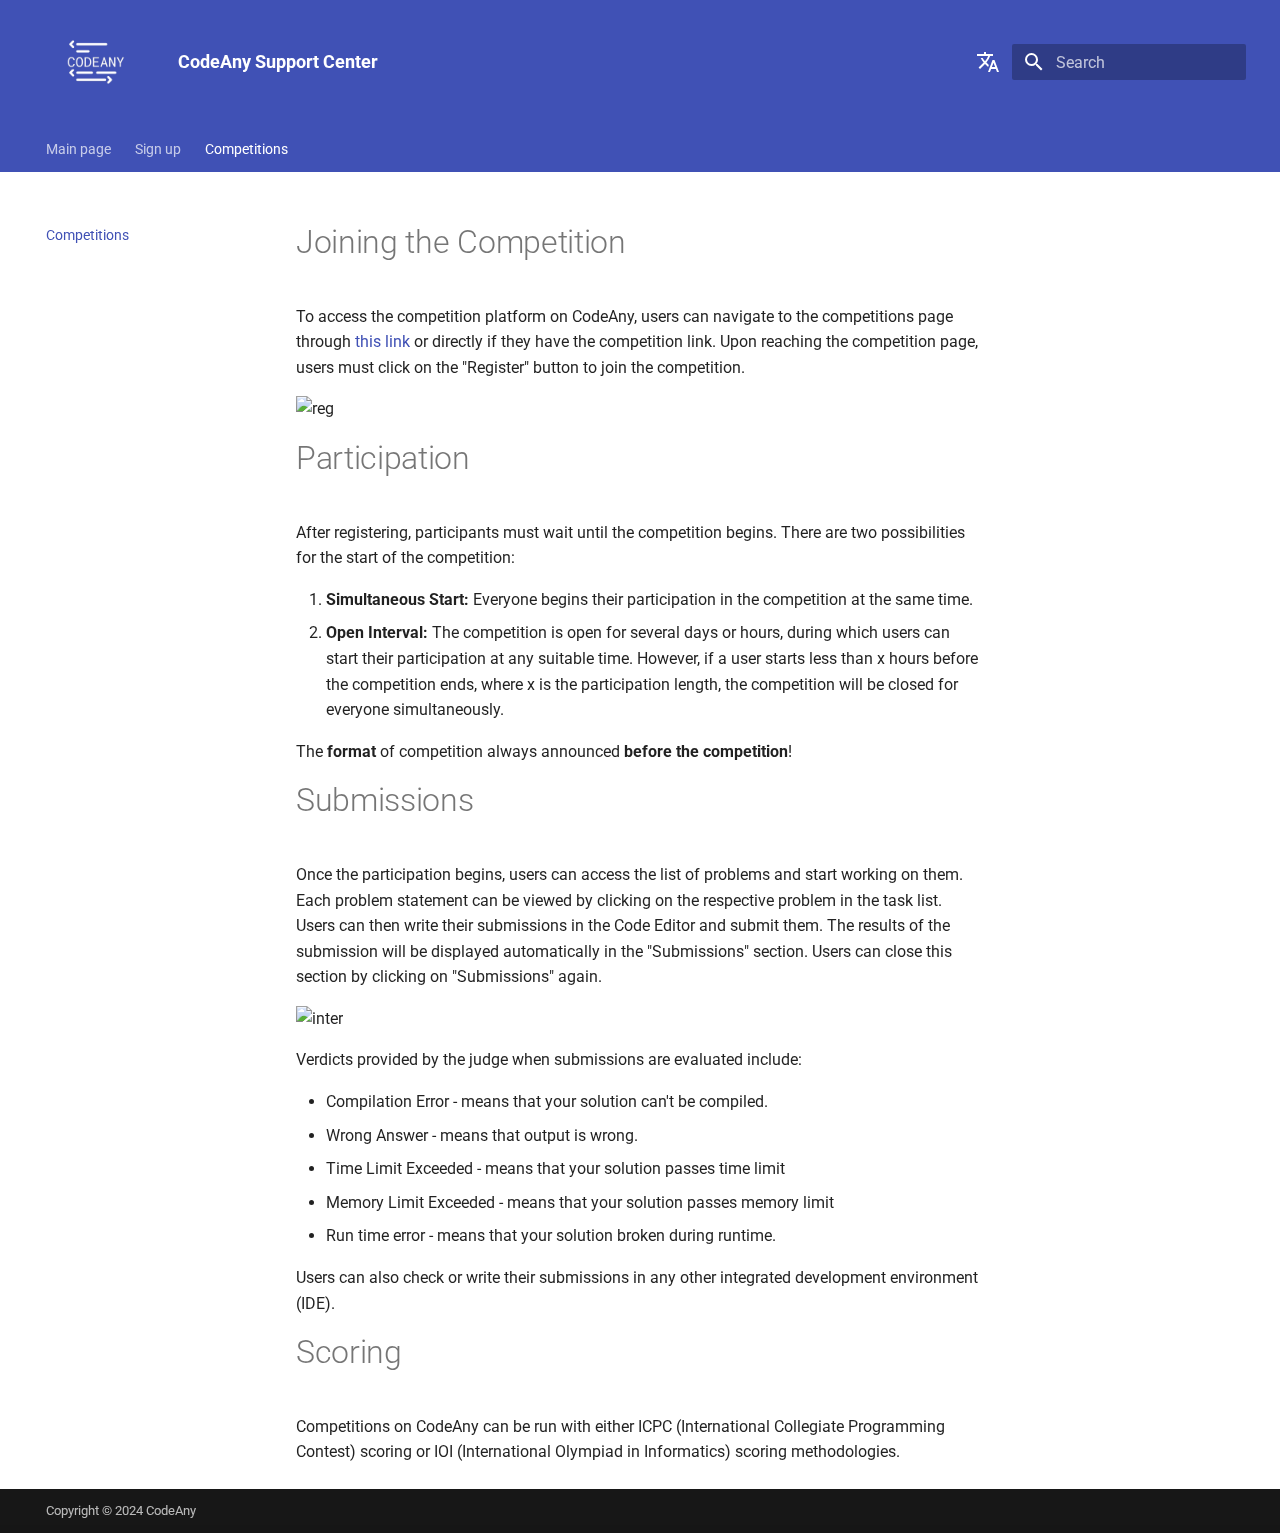
==== commit f309d0a3: "Deployed 5d65cd2 with MkDocs version: 1.5.3" ====
--- a/competitions/index.html
+++ b/competitions/index.html
@@ -62,7 +62,7 @@
     <div data-md-component="skip">
       
         
-        <a href="#participation" class="md-skip">
+        <a href="#joining-the-competition" class="md-skip">
           Skip to content
         </a>
       
@@ -331,62 +331,18 @@
       <input class="md-nav__toggle md-toggle" type="checkbox" id="__toc">
       
       
-      
-        <label class="md-nav__link md-nav__link--active" for="__toc">
-          
+        
+      
+      
+      <a href="./" class="md-nav__link md-nav__link--active">
+        
   
   <span class="md-ellipsis">
     Competitions
   </span>
   
 
-          <span class="md-nav__icon md-icon"></span>
-        </label>
-      
-      <a href="./" class="md-nav__link md-nav__link--active">
-        
-  
-  <span class="md-ellipsis">
-    Competitions
-  </span>
-  
-
-      </a>
-      
-        
-
-<nav class="md-nav md-nav--secondary" aria-label="Table of contents">
-  
-  
-  
-  
-    <label class="md-nav__title" for="__toc">
-      <span class="md-nav__icon md-icon"></span>
-      Table of contents
-    </label>
-    <ul class="md-nav__list" data-md-component="toc" data-md-scrollfix>
-      
-        <li class="md-nav__item">
-  <a href="#participation" class="md-nav__link">
-    <span class="md-ellipsis">
-      Participation
-    </span>
-  </a>
-  
-</li>
-      
-        <li class="md-nav__item">
-  <a href="#submissions" class="md-nav__link">
-    <span class="md-ellipsis">
-      Submissions
-    </span>
-  </a>
-  
-</li>
-      
-    </ul>
-  
-</nav>
+      </a>
       
     </li>
   
@@ -409,32 +365,8 @@
   
   
   
-  
-    <label class="md-nav__title" for="__toc">
-      <span class="md-nav__icon md-icon"></span>
-      Table of contents
-    </label>
-    <ul class="md-nav__list" data-md-component="toc" data-md-scrollfix>
-      
-        <li class="md-nav__item">
-  <a href="#participation" class="md-nav__link">
-    <span class="md-ellipsis">
-      Participation
-    </span>
-  </a>
-  
-</li>
-      
-        <li class="md-nav__item">
-  <a href="#submissions" class="md-nav__link">
-    <span class="md-ellipsis">
-      Submissions
-    </span>
-  </a>
-  
-</li>
-      
-    </ul>
+    
+  
   
 </nav>
                   </div>
@@ -449,10 +381,30 @@
                   
 
 
-  <h1>Competitions</h1>
-
-<h2 id="participation">Participation</h2>
-<h2 id="submissions">Submissions</h2>
+<h1 id="joining-the-competition">Joining the Competition</h1>
+<p>To access the competition platform on CodeAny, users can navigate to the competitions page through <a href="https://codeany.org/en/competitions/">this link</a> or directly if they have the competition link. Upon reaching the competition page, users must click on the "Register" button to join the competition.</p>
+<p><img alt="reg" src="https://i.ibb.co/Gk4kN3D/reg-en.png" /></p>
+<h1 id="participation">Participation</h1>
+<p>After registering, participants must wait until the competition begins. There are two possibilities for the start of the competition:</p>
+<ol>
+<li><strong>Simultaneous Start:</strong> Everyone begins their participation in the competition at the same time.</li>
+<li><strong>Open Interval:</strong> The competition is open for several days or hours, during which users can start their participation at any suitable time. However, if a user starts less than x hours before the competition ends, where x is the participation length, the competition will be closed for everyone simultaneously.</li>
+</ol>
+<p>The <strong>format</strong> of competition always announced <strong>before the competition</strong>!</p>
+<h1 id="submissions">Submissions</h1>
+<p>Once the participation begins, users can access the list of problems and start working on them. Each problem statement can be viewed by clicking on the respective problem in the task list. Users can then write their submissions in the Code Editor and submit them. The results of the submission will be displayed automatically in the "Submissions" section. Users can close this section by clicking on "Submissions" again.</p>
+<p><img alt="inter" src="https://i.ibb.co/LRzLMN5/inter-en.png" /></p>
+<p>Verdicts provided by the judge when submissions are evaluated include:</p>
+<ul>
+<li>Compilation Error - means that your solution can't be compiled.</li>
+<li>Wrong Answer - means that output is wrong.</li>
+<li>Time Limit Exceeded - means that your solution passes time limit</li>
+<li>Memory Limit Exceeded - means that your solution passes memory limit</li>
+<li>Run time error - means that your solution broken during runtime.</li>
+</ul>
+<p>Users can also check or write their submissions in any other integrated development environment (IDE).</p>
+<h1 id="scoring">Scoring</h1>
+<p>Competitions on CodeAny can be run with either ICPC (International Collegiate Programming Contest) scoring or IOI (International Olympiad in Informatics) scoring methodologies.</p>
 
 
 
